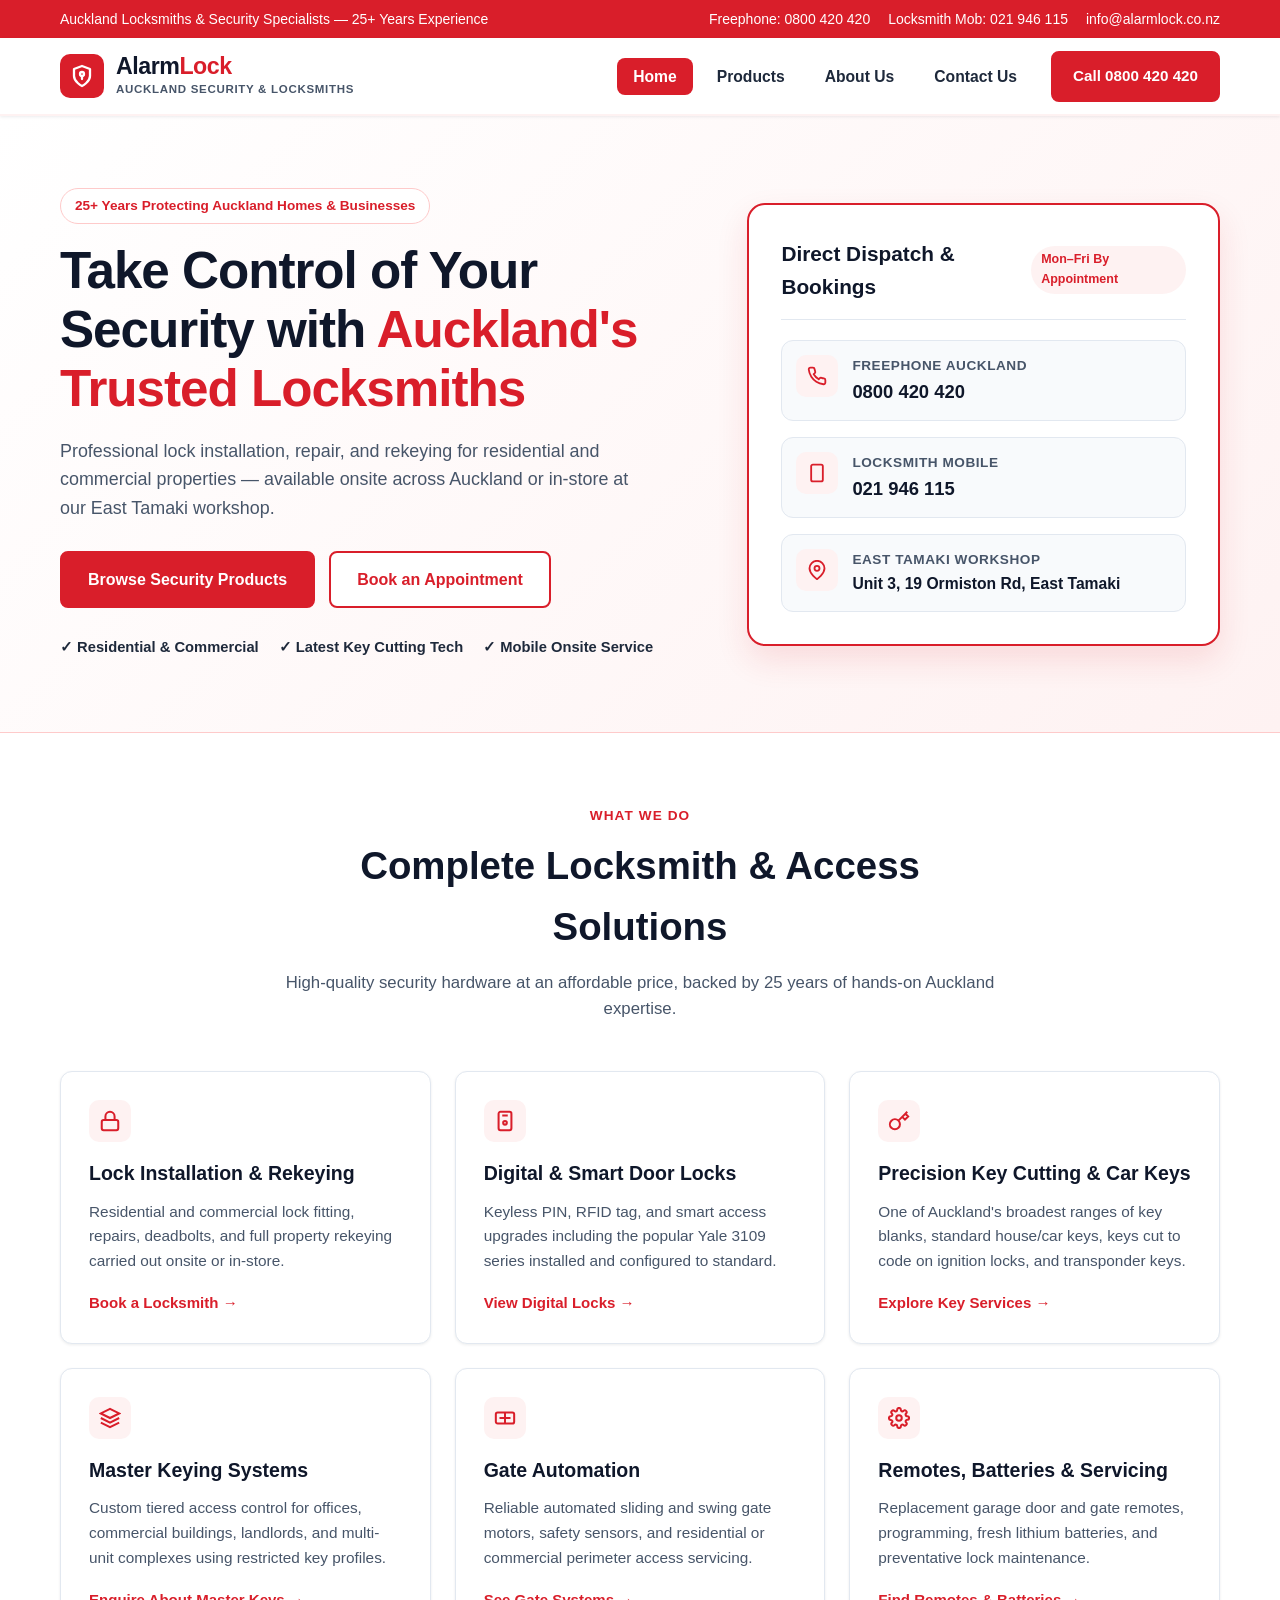
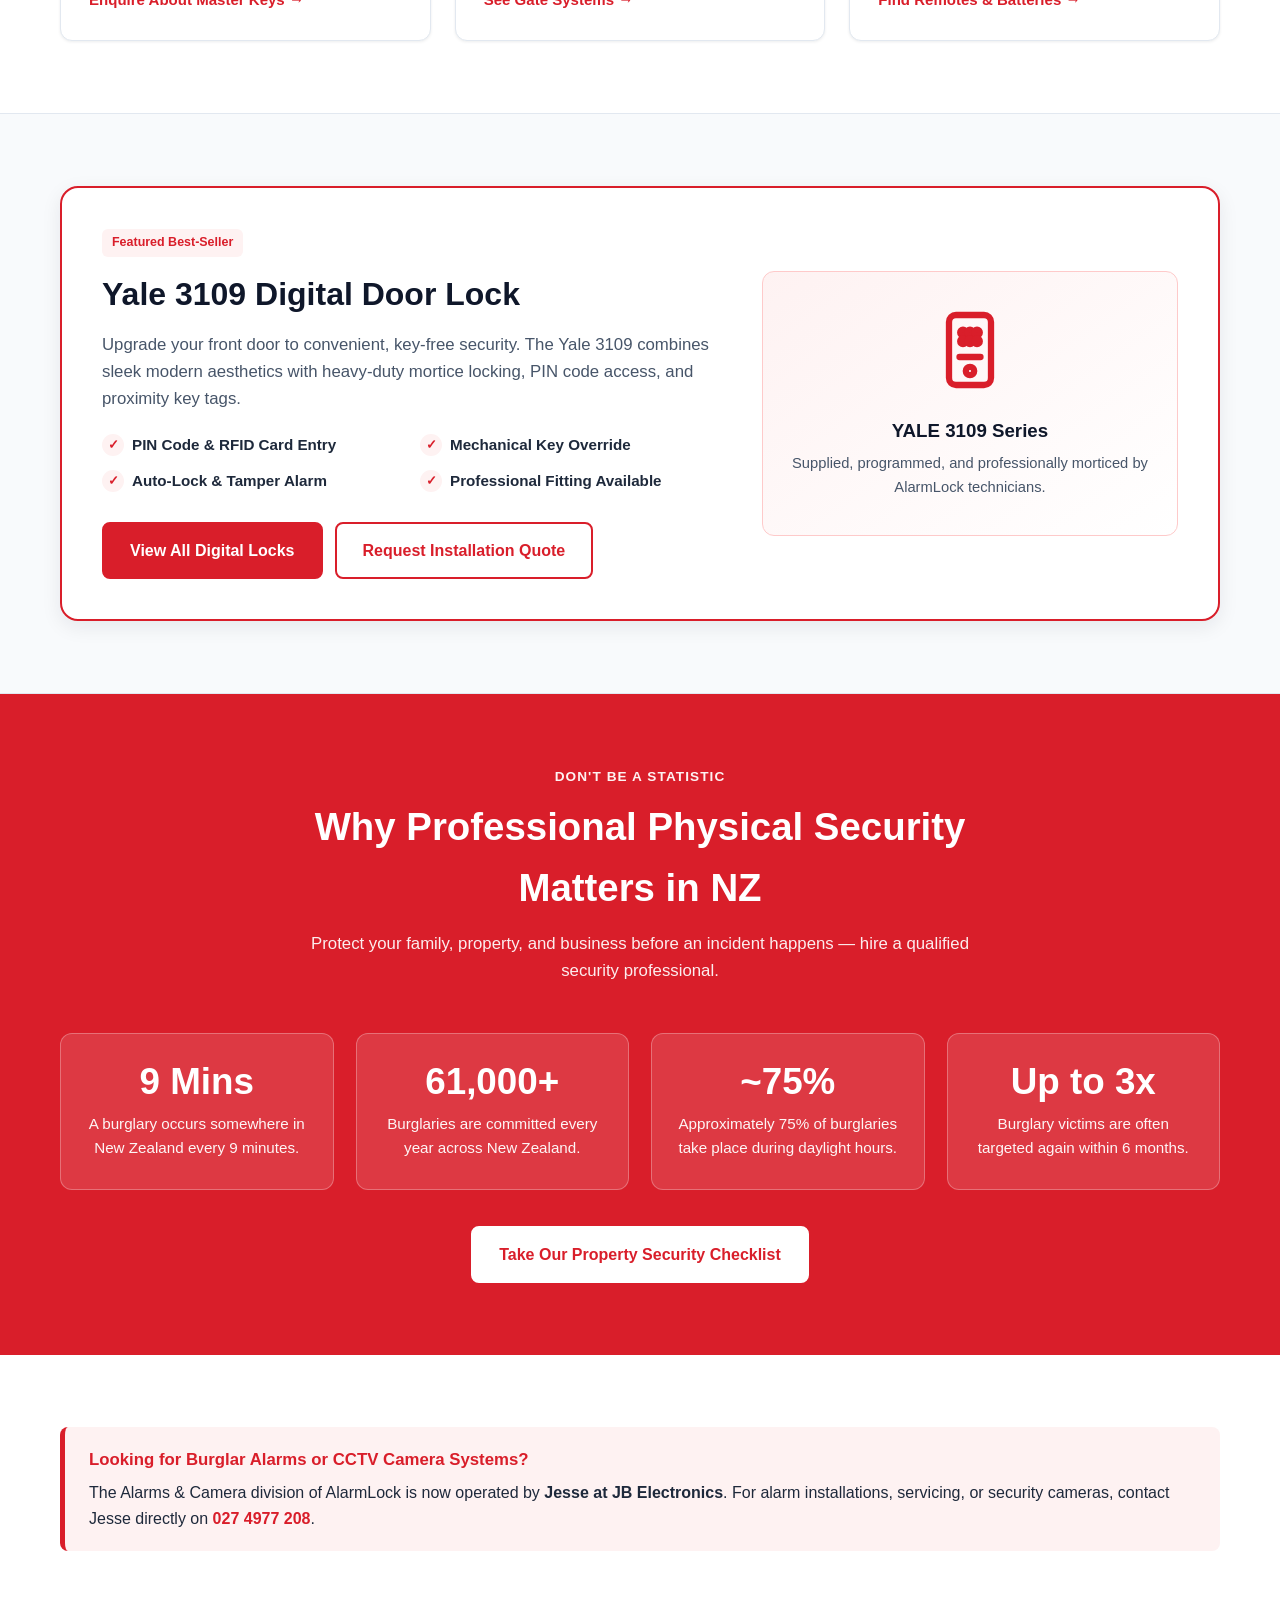
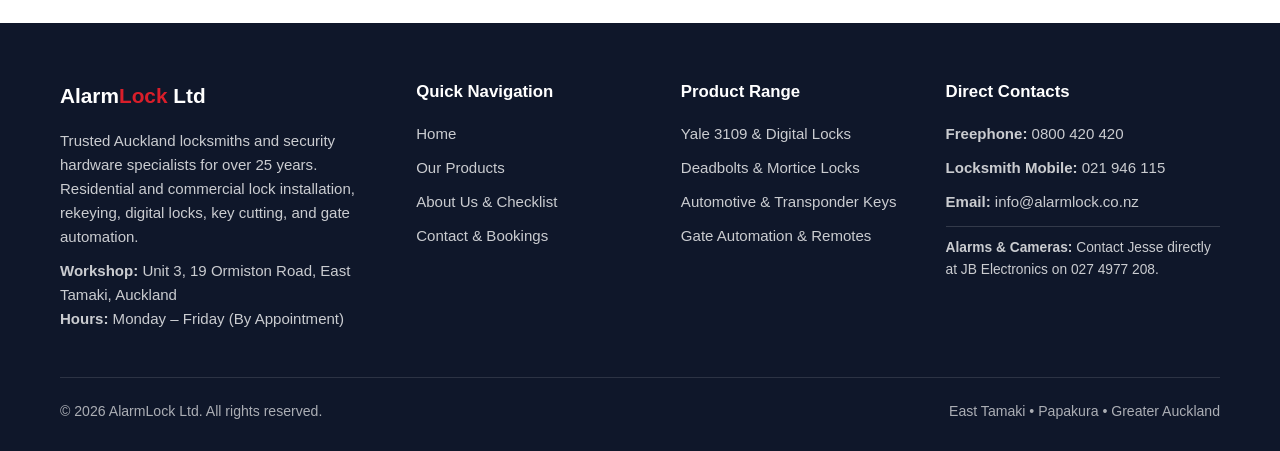
==== index.html @ 531db418 "Add files via upload" ====
<!DOCTYPE html>
<html lang="en-NZ">
<head>
  <meta charset="UTF-8" />
  <meta name="viewport" content="width=device-width, initial-scale=1.0" />
  <title>AlarmLock Auckland | Locksmiths, Digital Locks, Key Cutting &amp; Gate Automation</title>
  <meta name="description" content="Trusted Auckland locksmiths for 25+ years. Residential and commercial lock installation, rekeying, Yale digital locks, automotive transponder keys, and gate automation in East Tamaki & Papakura." />
  <link rel="stylesheet" href="style.css" />
</head>
<body>
  <!-- Top Utility Bar -->
  <div class="top-bar">
    <div class="container top-bar-inner">
      <span>Auckland Locksmiths &amp; Security Specialists — 25+ Years Experience</span>
      <div class="top-bar-links">
        <a href="tel:0800420420">Freephone: 0800 420 420</a>
        <a href="tel:021946115">Locksmith Mob: 021 946 115</a>
        <a href="mailto:info@alarmlock.co.nz">info@alarmlock.co.nz</a>
      </div>
    </div>
  </div>

  <!-- Main Sticky Navigation -->
  <header class="navbar">
    <div class="container nav-inner">
      <a href="index.html" class="brand" aria-label="AlarmLock Home">
        <div class="brand-icon">
          <svg width="24" height="24" viewBox="0 0 24 24" fill="none" stroke="currentColor" stroke-width="2.3" stroke-linecap="round" stroke-linejoin="round">
            <path d="M12 22s8-4 8-10V5l-8-3-8 3v7c0 6 8 10 8 10z"/>
            <circle cx="12" cy="10" r="2"/>
            <path d="M12 12v3"/>
          </svg>
        </div>
        <div class="brand-text">
          <span class="brand-name">Alarm<span>Lock</span></span>
          <span class="brand-tagline">Auckland Security &amp; Locksmiths</span>
        </div>
      </a>

      <button class="mobile-toggle" id="mobileToggle" aria-label="Toggle Menu" aria-expanded="false">
        <svg width="24" height="24" viewBox="0 0 24 24" fill="none" stroke="currentColor" stroke-width="2.2">
          <line x1="3" y1="6" x2="21" y2="6"></line>
          <line x1="3" y1="12" x2="21" y2="12"></line>
          <line x1="3" y1="18" x2="21" y2="18"></line>
        </svg>
      </button>

      <ul class="nav-menu" id="navMenu">
        <li><a href="index.html" class="nav-link active">Home</a></li>
        <li><a href="products.html" class="nav-link">Products</a></li>
        <li><a href="about.html" class="nav-link">About Us</a></li>
        <li><a href="contact.html" class="nav-link">Contact Us</a></li>
        <li><a href="tel:0800420420" class="nav-cta">Call 0800 420 420</a></li>
      </ul>
    </div>
  </header>

  <!-- Hero Section -->
  <section class="hero">
    <div class="container hero-grid">
      <div>
        <span class="badge">25+ Years Protecting Auckland Homes &amp; Businesses</span>
        <h1>Take Control of Your Security with <span>Auckland's Trusted Locksmiths</span></h1>
        <p>Professional lock installation, repair, and rekeying for residential and commercial properties — available onsite across Auckland or in-store at our East Tamaki workshop.</p>
        <div class="hero-actions">
          <a href="products.html" class="btn btn-primary">Browse Security Products</a>
          <a href="contact.html" class="btn btn-outline">Book an Appointment</a>
        </div>
        <div class="hero-trust">
          <span>&#10003; Residential &amp; Commercial</span>
          <span>&#10003; Latest Key Cutting Tech</span>
          <span>&#10003; Mobile Onsite Service</span>
        </div>
      </div>

      <div class="hero-card">
        <div class="hero-card-header">
          <h2>Direct Dispatch &amp; Bookings</h2>
          <span class="status-pill">Mon–Fri By Appointment</span>
        </div>
        <div class="contact-quick-list">
          <div class="contact-quick-item">
            <div class="icon-box">
              <svg width="20" height="20" viewBox="0 0 24 24" fill="none" stroke="currentColor" stroke-width="2.2"><path d="M22 16.92v3a2 2 0 0 1-2.18 2 19.79 19.79 0 0 1-8.63-3.07 19.5 19.5 0 0 1-6-6 19.79 19.79 0 0 1-3.07-8.67A2 2 0 0 1 4.11 2h3a2 2 0 0 1 2 1.72c.127.96.361 1.903.7 2.81a2 2 0 0 1-.45 2.11L8.09 9.91a16 16 0 0 0 6 6l1.27-1.27a2 2 0 0 1 2.11-.45c.907.339 1.85.573 2.81.7A2 2 0 0 1 22 16.92z"/></svg>
            </div>
            <div>
              <strong>Freephone Auckland</strong>
              <a href="tel:0800420420">0800 420 420</a>
            </div>
          </div>

          <div class="contact-quick-item">
            <div class="icon-box">
              <svg width="20" height="20" viewBox="0 0 24 24" fill="none" stroke="currentColor" stroke-width="2.2"><rect x="5" y="2" width="14" height="20" rx="2" ry="2"/><line x1="12" y1="18" x2="12.01" y2="18"/></svg>
            </div>
            <div>
              <strong>Locksmith Mobile</strong>
              <a href="tel:021946115">021 946 115</a>
            </div>
          </div>

          <div class="contact-quick-item">
            <div class="icon-box">
              <svg width="20" height="20" viewBox="0 0 24 24" fill="none" stroke="currentColor" stroke-width="2.2"><path d="M21 10c0 7-9 13-9 13s-9-6-9-13a9 9 0 0 1 18 0z"/><circle cx="12" cy="10" r="3"/></svg>
            </div>
            <div>
              <strong>East Tamaki Workshop</strong>
              <span style="font-size:0.98rem;">Unit 3, 19 Ormiston Rd, East Tamaki</span>
            </div>
          </div>
        </div>
      </div>
    </div>
  </section>

  <!-- Core Services Section -->
  <section class="section">
    <div class="container">
      <div class="section-header">
        <span class="eyebrow">What We Do</span>
        <h2>Complete Locksmith &amp; Access Solutions</h2>
        <p>High-quality security hardware at an affordable price, backed by 25 years of hands-on Auckland expertise.</p>
      </div>

      <div class="grid-3">
        <div class="card">
          <div class="icon-box">
            <svg width="22" height="22" viewBox="0 0 24 24" fill="none" stroke="currentColor" stroke-width="2.2"><rect x="3" y="11" width="18" height="11" rx="2" ry="2"/><path d="M7 11V7a5 5 0 0 1 10 0v4"/></svg>
          </div>
          <h3>Lock Installation &amp; Rekeying</h3>
          <p>Residential and commercial lock fitting, repairs, deadbolts, and full property rekeying carried out onsite or in-store.</p>
          <a href="contact.html?service=Locksmithing" class="card-link">Book a Locksmith &rarr;</a>
        </div>

        <div class="card">
          <div class="icon-box">
            <svg width="22" height="22" viewBox="0 0 24 24" fill="none" stroke="currentColor" stroke-width="2.2"><rect x="5" y="2" width="14" height="20" rx="2"/><circle cx="12" cy="14" r="2"/><path d="M9 6h6"/></svg>
          </div>
          <h3>Digital &amp; Smart Door Locks</h3>
          <p>Keyless PIN, RFID tag, and smart access upgrades including the popular Yale 3109 series installed and configured to standard.</p>
          <a href="products.html" class="card-link">View Digital Locks &rarr;</a>
        </div>

        <div class="card">
          <div class="icon-box">
            <svg width="22" height="22" viewBox="0 0 24 24" fill="none" stroke="currentColor" stroke-width="2.2"><path d="M21 2l-2 2m-7.61 7.61a5.5 5.5 0 1 1-7.778 7.778 5.5 5.5 0 0 1 7.777-7.777zm0 0L15.5 7.5m0 0l3 3L22 7l-3-3m-3.5 3.5L19 4"/></svg>
          </div>
          <h3>Precision Key Cutting &amp; Car Keys</h3>
          <p>One of Auckland's broadest ranges of key blanks, standard house/car keys, keys cut to code on ignition locks, and transponder keys.</p>
          <a href="products.html" class="card-link">Explore Key Services &rarr;</a>
        </div>

        <div class="card">
          <div class="icon-box">
            <svg width="22" height="22" viewBox="0 0 24 24" fill="none" stroke="currentColor" stroke-width="2.2"><path d="M12 2L2 7l10 5 10-5-10-5z"/><path d="M2 17l10 5 10-5"/><path d="M2 12l10 5 10-5"/></svg>
          </div>
          <h3>Master Keying Systems</h3>
          <p>Custom tiered access control for offices, commercial buildings, landlords, and multi-unit complexes using restricted key profiles.</p>
          <a href="contact.html?service=Master%20Keying" class="card-link">Enquire About Master Keys &rarr;</a>
        </div>

        <div class="card">
          <div class="icon-box">
            <svg width="22" height="22" viewBox="0 0 24 24" fill="none" stroke="currentColor" stroke-width="2.2"><rect x="2" y="6" width="20" height="12" rx="2"/><path d="M6 12h12"/><path d="M12 6v12"/></svg>
          </div>
          <h3>Gate Automation</h3>
          <p>Reliable automated sliding and swing gate motors, safety sensors, and residential or commercial perimeter access servicing.</p>
          <a href="products.html" class="card-link">See Gate Systems &rarr;</a>
        </div>

        <div class="card">
          <div class="icon-box">
            <svg width="22" height="22" viewBox="0 0 24 24" fill="none" stroke="currentColor" stroke-width="2.2"><circle cx="12" cy="12" r="3"/><path d="M19.4 15a1.65 1.65 0 0 0 .33 1.82l.06.06a2 2 0 0 1-2.83 2.83l-.06-.06a1.65 1.65 0 0 0-1.82-.33 1.65 1.65 0 0 0-1 1.51V21a2 2 0 0 1-4 0v-.09A1.65 1.65 0 0 0 9 19.4a1.65 1.65 0 0 0-1.82.33l-.06.06a2 2 0 0 1-2.83-2.83l.06-.06a1.65 1.65 0 0 0 .33-1.82 1.65 1.65 0 0 0-1.51-1H3a2 2 0 0 1 0-4h.09A1.65 1.65 0 0 0 4.6 9a1.65 1.65 0 0 0-.33-1.82l-.06-.06a2 2 0 0 1 2.83-2.83l.06.06a1.65 1.65 0 0 0 1.82.33H9a1.65 1.65 0 0 0 1-1.51V3a2 2 0 0 1 4 0v.09a1.65 1.65 0 0 0 1 1.51 1.65 1.65 0 0 0 1.82-.33l.06-.06a2 2 0 0 1 2.83 2.83l-.06.06a1.65 1.65 0 0 0-.33 1.82V9a1.65 1.65 0 0 0 1.51 1H21a2 2 0 0 1 0 4h-.09a1.65 1.65 0 0 0-1.51 1z"/></svg>
          </div>
          <h3>Remotes, Batteries &amp; Servicing</h3>
          <p>Replacement garage door and gate remotes, programming, fresh lithium batteries, and preventative lock maintenance.</p>
          <a href="products.html" class="card-link">Find Remotes &amp; Batteries &rarr;</a>
        </div>
      </div>
    </div>
  </section>

  <!-- Featured Product Spotlight -->
  <section class="section section-alt">
    <div class="container">
      <div class="spotlight">
        <div>
          <span class="product-tag">Featured Best-Seller</span>
          <h2 style="font-size:2rem; color:var(--gray-900); margin:12px 0;">Yale 3109 Digital Door Lock</h2>
          <p style="color:var(--gray-600); font-size:1.05rem;">Upgrade your front door to convenient, key-free security. The Yale 3109 combines sleek modern aesthetics with heavy-duty mortice locking, PIN code access, and proximity key tags.</p>
          <ul class="feature-list">
            <li>PIN Code &amp; RFID Card Entry</li>
            <li>Mechanical Key Override</li>
            <li>Auto-Lock &amp; Tamper Alarm</li>
            <li>Professional Fitting Available</li>
          </ul>
          <div style="display:flex; flex-wrap:wrap; gap:12px;">
            <a href="products.html" class="btn btn-primary">View All Digital Locks</a>
            <a href="contact.html?service=Yale%203109%20Digital%20Lock" class="btn btn-outline">Request Installation Quote</a>
          </div>
        </div>
        <div class="product-visual-box">
          <svg width="84" height="84" viewBox="0 0 24 24" fill="none" stroke="#D91E2A" stroke-width="1.8" stroke-linecap="round" stroke-linejoin="round" style="margin-bottom:16px;">
            <rect x="6" y="2" width="12" height="20" rx="2"/>
            <circle cx="10" cy="7" r="0.8" fill="#D91E2A"/><circle cx="12" cy="7" r="0.8" fill="#D91E2A"/><circle cx="14" cy="7" r="0.8" fill="#D91E2A"/>
            <circle cx="10" cy="9.5" r="0.8" fill="#D91E2A"/><circle cx="12" cy="9.5" r="0.8" fill="#D91E2A"/><circle cx="14" cy="9.5" r="0.8" fill="#D91E2A"/>
            <path d="M9 14h6"/>
            <circle cx="12" cy="18" r="1.2"/>
          </svg>
          <h3 style="color:var(--gray-900); margin-bottom:6px;">YALE 3109 Series</h3>
          <p style="color:var(--gray-600); font-size:0.92rem;">Supplied, programmed, and professionally morticed by AlarmLock technicians.</p>
        </div>
      </div>
    </div>
  </section>

  <!-- NZ Burglary Reality Stats -->
  <section class="section section-red">
    <div class="container">
      <div class="section-header">
        <span class="eyebrow">Don't Be a Statistic</span>
        <h2>Why Professional Physical Security Matters in NZ</h2>
        <p>Protect your family, property, and business before an incident happens — hire a qualified security professional.</p>
      </div>

      <div class="grid-4">
        <div class="stat-card">
          <div class="stat-number">9 Mins</div>
          <div class="stat-label">A burglary occurs somewhere in New Zealand every 9 minutes.</div>
        </div>
        <div class="stat-card">
          <div class="stat-number">61,000+</div>
          <div class="stat-label">Burglaries are committed every year across New Zealand.</div>
        </div>
        <div class="stat-card">
          <div class="stat-number">~75%</div>
          <div class="stat-label">Approximately 75% of burglaries take place during daylight hours.</div>
        </div>
        <div class="stat-card">
          <div class="stat-number">Up to 3x</div>
          <div class="stat-label">Burglary victims are often targeted again within 6 months.</div>
        </div>
      </div>

      <div style="text-align:center; margin-top:36px;">
        <a href="about.html#checklist" class="btn btn-white">Take Our Property Security Checklist</a>
      </div>
    </div>
  </section>

  <!-- Alarms & Camera Division Notice -->
  <section class="section">
    <div class="container">
      <div class="notice-banner" style="margin:0;">
        <h4>Looking for Burglar Alarms or CCTV Camera Systems?</h4>
        <p style="color:var(--gray-800);">The Alarms &amp; Camera division of AlarmLock is now operated by <strong>Jesse at JB Electronics</strong>. For alarm installations, servicing, or security cameras, contact Jesse directly on <a href="tel:0274977208" style="color:var(--red-primary); font-weight:800;">027 4977 208</a>.</p>
      </div>
    </div>
  </section>

  <!-- Footer -->
  <footer class="footer">
    <div class="container">
      <div class="footer-grid">
        <div>
          <h4 style="font-size:1.3rem;">Alarm<span style="color:#D91E2A;">Lock</span> Ltd</h4>
          <p>Trusted Auckland locksmiths and security hardware specialists for over 25 years. Residential and commercial lock installation, rekeying, digital locks, key cutting, and gate automation.</p>
          <p><strong>Workshop:</strong> Unit 3, 19 Ormiston Road, East Tamaki, Auckland<br>
          <strong>Hours:</strong> Monday – Friday (By Appointment)</p>
        </div>

        <div>
          <h4>Quick Navigation</h4>
          <ul>
            <li><a href="index.html">Home</a></li>
            <li><a href="products.html">Our Products</a></li>
            <li><a href="about.html">About Us &amp; Checklist</a></li>
            <li><a href="contact.html">Contact &amp; Bookings</a></li>
          </ul>
        </div>

        <div>
          <h4>Product Range</h4>
          <ul>
            <li><a href="products.html">Yale 3109 &amp; Digital Locks</a></li>
            <li><a href="products.html">Deadbolts &amp; Mortice Locks</a></li>
            <li><a href="products.html">Automotive &amp; Transponder Keys</a></li>
            <li><a href="products.html">Gate Automation &amp; Remotes</a></li>
          </ul>
        </div>

        <div>
          <h4>Direct Contacts</h4>
          <p><strong>Freephone:</strong> <a href="tel:0800420420">0800 420 420</a></p>
          <p><strong>Locksmith Mobile:</strong> <a href="tel:021946115">021 946 115</a></p>
          <p><strong>Email:</strong> <a href="mailto:info@alarmlock.co.nz">info@alarmlock.co.nz</a></p>
          <p style="margin-top:12px; font-size:0.86rem; border-top:1px solid rgba(255,255,255,0.15); padding-top:10px;">
            <strong>Alarms &amp; Cameras:</strong> Contact Jesse directly at JB Electronics on <a href="tel:0274977208">027 4977 208</a>.
          </p>
        </div>
      </div>

      <div class="footer-bottom">
        <span>&copy; 2026 AlarmLock Ltd. All rights reserved.</span>
        <span>East Tamaki &bull; Papakura &bull; Greater Auckland</span>
      </div>
    </div>
  </footer>
  <script src="script.js"></script>
</body>
</html>
---- style.css ----
/* ==========================================================================
   AlarmLock New Zealand — Red & White Theme Stylesheet
   ========================================================================== */

:root {
  --red-primary: #D91E2A;
  --red-dark: #A6141E;
  --red-light: #FEF2F2;
  --red-border: #FECACA;
  --white: #FFFFFF;
  --off-white: #F8FAFC;
  --gray-100: #F1F5F9;
  --gray-200: #E2E8F0;
  --gray-600: #475569;
  --gray-800: #1E293B;
  --gray-900: #0F172A;
  --shadow-sm: 0 1px 3px rgba(15, 23, 42, 0.08);
  --shadow-md: 0 6px 20px rgba(15, 23, 42, 0.08);
  --shadow-lg: 0 14px 32px rgba(217, 30, 42, 0.12);
  --radius-sm: 8px;
  --radius-md: 12px;
  --radius-lg: 18px;
  --transition: all 0.22s ease;
}

* {
  box-sizing: border-box;
  margin: 0;
  padding: 0;
}

html {
  scroll-behavior: smooth;
}

body {
  font-family: -apple-system, BlinkMacSystemFont, "Segoe UI", Roboto, Oxygen, Ubuntu, Cantarell, sans-serif;
  background-color: var(--white);
  color: var(--gray-800);
  line-height: 1.6;
  -webkit-font-smoothing: antialiased;
}

a {
  text-decoration: none;
  color: inherit;
}

ul {
  list-style: none;
}

.container {
  width: 100%;
  max-width: 1200px;
  margin: 0 auto;
  padding: 0 20px;
}

/* Top Utility Bar */
.top-bar {
  background-color: var(--red-primary);
  color: var(--white);
  font-size: 0.875rem;
  padding: 8px 0;
}

.top-bar-inner {
  display: flex;
  flex-wrap: wrap;
  justify-content: space-between;
  align-items: center;
  gap: 8px;
}

.top-bar-links {
  display: flex;
  flex-wrap: wrap;
  align-items: center;
  gap: 18px;
}

.top-bar a {
  color: var(--white);
  font-weight: 500;
  display: inline-flex;
  align-items: center;
  gap: 6px;
}

.top-bar a:hover {
  text-decoration: underline;
}

/* Sticky Navbar */
.navbar {
  position: sticky;
  top: 0;
  z-index: 1000;
  background-color: var(--white);
  border-bottom: 2px solid var(--red-light);
  box-shadow: var(--shadow-sm);
}

.nav-inner {
  display: flex;
  justify-content: space-between;
  align-items: center;
  height: 76px;
}

.brand {
  display: flex;
  align-items: center;
  gap: 12px;
}

.brand-icon {
  width: 44px;
  height: 44px;
  background: var(--red-primary);
  color: var(--white);
  border-radius: 10px;
  display: flex;
  align-items: center;
  justify-content: center;
  flex-shrink: 0;
}

.brand-text {
  display: flex;
  flex-direction: column;
}

.brand-name {
  font-size: 1.45rem;
  font-weight: 800;
  letter-spacing: -0.02em;
  color: var(--gray-900);
  line-height: 1.1;
}

.brand-name span {
  color: var(--red-primary);
}

.brand-tagline {
  font-size: 0.72rem;
  font-weight: 600;
  text-transform: uppercase;
  letter-spacing: 0.06em;
  color: var(--gray-600);
}

.nav-menu {
  display: flex;
  align-items: center;
  gap: 8px;
}

.nav-link {
  padding: 10px 16px;
  border-radius: var(--radius-sm);
  font-weight: 600;
  font-size: 0.98rem;
  color: var(--gray-800);
  transition: var(--transition);
}

.nav-link:hover {
  background-color: var(--red-light);
  color: var(--red-primary);
}

.nav-link.active {
  background-color: var(--red-primary);
  color: var(--white);
}

.nav-cta {
  margin-left: 10px;
  background-color: var(--red-primary);
  color: var(--white);
  padding: 11px 20px;
  border-radius: var(--radius-sm);
  font-weight: 700;
  font-size: 0.95rem;
  display: inline-flex;
  align-items: center;
  gap: 8px;
  transition: var(--transition);
  border: 2px solid var(--red-primary);
}

.nav-cta:hover {
  background-color: var(--red-dark);
  border-color: var(--red-dark);
  transform: translateY(-1px);
}

.mobile-toggle {
  display: none;
  background: none;
  border: 2px solid var(--gray-200);
  border-radius: var(--radius-sm);
  padding: 8px 10px;
  cursor: pointer;
  color: var(--gray-900);
}

/* Buttons */
.btn {
  display: inline-flex;
  align-items: center;
  justify-content: center;
  gap: 8px;
  padding: 14px 26px;
  border-radius: var(--radius-sm);
  font-weight: 700;
  font-size: 1rem;
  cursor: pointer;
  transition: var(--transition);
  border: 2px solid transparent;
}

.btn-primary {
  background-color: var(--red-primary);
  color: var(--white);
  border-color: var(--red-primary);
}

.btn-primary:hover {
  background-color: var(--red-dark);
  border-color: var(--red-dark);
  transform: translateY(-2px);
  box-shadow: var(--shadow-lg);
}

.btn-outline {
  background-color: var(--white);
  color: var(--red-primary);
  border-color: var(--red-primary);
}

.btn-outline:hover {
  background-color: var(--red-light);
  transform: translateY(-2px);
}

.btn-white {
  background-color: var(--white);
  color: var(--red-primary);
  border-color: var(--white);
}

.btn-white:hover {
  background-color: var(--red-light);
}

.btn-sm {
  padding: 10px 18px;
  font-size: 0.9rem;
}

/* Hero Section */
.hero {
  background: linear-gradient(135deg, var(--white) 0%, var(--red-light) 100%);
  border-bottom: 1px solid var(--red-border);
  padding: 72px 0;
}

.hero-grid {
  display: grid;
  grid-template-columns: 1.15fr 0.85fr;
  gap: 48px;
  align-items: center;
}

.badge {
  display: inline-flex;
  align-items: center;
  gap: 8px;
  background-color: var(--white);
  color: var(--red-primary);
  border: 1px solid var(--red-border);
  padding: 6px 14px;
  border-radius: 999px;
  font-size: 0.85rem;
  font-weight: 700;
  margin-bottom: 18px;
}

.hero h1 {
  font-size: clamp(2.1rem, 4vw, 3.2rem);
  font-weight: 800;
  line-height: 1.15;
  color: var(--gray-900);
  margin-bottom: 18px;
  letter-spacing: -0.02em;
}

.hero h1 span {
  color: var(--red-primary);
}

.hero p {
  font-size: 1.12rem;
  color: var(--gray-600);
  margin-bottom: 28px;
  max-width: 580px;
}

.hero-actions {
  display: flex;
  flex-wrap: wrap;
  gap: 14px;
  margin-bottom: 28px;
}

.hero-trust {
  display: flex;
  flex-wrap: wrap;
  gap: 20px;
  font-size: 0.92rem;
  font-weight: 600;
  color: var(--gray-800);
}

.hero-trust span {
  display: inline-flex;
  align-items: center;
  gap: 6px;
}

.hero-card {
  background-color: var(--white);
  border: 2px solid var(--red-primary);
  border-radius: var(--radius-lg);
  padding: 32px;
  box-shadow: var(--shadow-lg);
}

.hero-card-header {
  display: flex;
  align-items: center;
  justify-content: space-between;
  border-bottom: 1px solid var(--gray-200);
  padding-bottom: 16px;
  margin-bottom: 20px;
}

.hero-card-header h2 {
  font-size: 1.3rem;
  color: var(--gray-900);
}

.status-pill {
  background-color: var(--red-light);
  color: var(--red-primary);
  font-size: 0.78rem;
  font-weight: 700;
  padding: 4px 10px;
  border-radius: 999px;
}

.contact-quick-list {
  display: flex;
  flex-direction: column;
  gap: 16px;
}

.contact-quick-item {
  display: flex;
  align-items: flex-start;
  gap: 14px;
  padding: 14px;
  background-color: var(--off-white);
  border-radius: var(--radius-md);
  border: 1px solid var(--gray-200);
}

.icon-box {
  width: 42px;
  height: 42px;
  border-radius: 10px;
  background-color: var(--red-light);
  color: var(--red-primary);
  display: flex;
  align-items: center;
  justify-content: center;
  flex-shrink: 0;
}

.contact-quick-item strong {
  display: block;
  font-size: 0.85rem;
  color: var(--gray-600);
  text-transform: uppercase;
  letter-spacing: 0.04em;
}

.contact-quick-item a,
.contact-quick-item span {
  font-size: 1.15rem;
  font-weight: 800;
  color: var(--gray-900);
}

.contact-quick-item a:hover {
  color: var(--red-primary);
}

/* Section Helpers */
.section {
  padding: 72px 0;
}

.section-alt {
  background-color: var(--off-white);
  border-top: 1px solid var(--gray-200);
  border-bottom: 1px solid var(--gray-200);
}

.section-red {
  background-color: var(--red-primary);
  color: var(--white);
}

.section-header {
  text-align: center;
  max-width: 720px;
  margin: 0 auto 48px;
}

.section-header .eyebrow {
  color: var(--red-primary);
  font-weight: 800;
  font-size: 0.85rem;
  text-transform: uppercase;
  letter-spacing: 0.08em;
  display: block;
  margin-bottom: 8px;
}

.section-red .section-header .eyebrow {
  color: var(--red-light);
}

.section-header h2 {
  font-size: clamp(1.75rem, 3vw, 2.4rem);
  font-weight: 800;
  color: var(--gray-900);
  margin-bottom: 12px;
}

.section-red .section-header h2 {
  color: var(--white);
}

.section-header p {
  color: var(--gray-600);
  font-size: 1.05rem;
}

.section-red .section-header p {
  color: rgba(255, 255, 255, 0.92);
}

/* Grid Layouts */
.grid-3 {
  display: grid;
  grid-template-columns: repeat(3, 1fr);
  gap: 24px;
}

.grid-4 {
  display: grid;
  grid-template-columns: repeat(4, 1fr);
  gap: 22px;
}

.grid-2 {
  display: grid;
  grid-template-columns: repeat(2, 1fr);
  gap: 32px;
}

/* Cards */
.card {
  background-color: var(--white);
  border: 1px solid var(--gray-200);
  border-radius: var(--radius-md);
  padding: 28px;
  box-shadow: var(--shadow-sm);
  transition: var(--transition);
  display: flex;
  flex-direction: column;
}

.card:hover {
  border-color: var(--red-primary);
  box-shadow: var(--shadow-md);
  transform: translateY(-3px);
}

.card h3 {
  font-size: 1.22rem;
  font-weight: 700;
  color: var(--gray-900);
  margin: 16px 0 10px;
}

.card p {
  color: var(--gray-600);
  font-size: 0.96rem;
  margin-bottom: 18px;
  flex-grow: 1;
}

.card-link {
  color: var(--red-primary);
  font-weight: 700;
  font-size: 0.94rem;
  display: inline-flex;
  align-items: center;
  gap: 6px;
}

.card-link:hover {
  text-decoration: underline;
}

/* Stats Cards on Red Section */
.stat-card {
  background-color: rgba(255, 255, 255, 0.12);
  border: 1px solid rgba(255, 255, 255, 0.28);
  border-radius: var(--radius-md);
  padding: 28px 22px;
  text-align: center;
}

.stat-number {
  font-size: 2.3rem;
  font-weight: 800;
  line-height: 1.1;
  margin-bottom: 10px;
  color: var(--white);
}

.stat-label {
  font-size: 0.95rem;
  color: rgba(255, 255, 255, 0.95);
}

/* Spotlight Box */
.spotlight {
  background-color: var(--white);
  border: 2px solid var(--red-primary);
  border-radius: var(--radius-lg);
  padding: 40px;
  display: grid;
  grid-template-columns: 1.2fr 0.8fr;
  gap: 36px;
  align-items: center;
  box-shadow: var(--shadow-md);
}

.feature-list {
  display: grid;
  grid-template-columns: 1fr 1fr;
  gap: 12px;
  margin: 20px 0 28px;
}

.feature-list li {
  display: flex;
  align-items: center;
  gap: 8px;
  font-weight: 600;
  font-size: 0.95rem;
  color: var(--gray-800);
}

.feature-list li::before {
  content: "✓";
  display: inline-flex;
  align-items: center;
  justify-content: center;
  width: 22px;
  height: 22px;
  border-radius: 50%;
  background-color: var(--red-light);
  color: var(--red-primary);
  font-weight: 800;
  font-size: 0.8rem;
  flex-shrink: 0;
}

.product-visual-box {
  background: linear-gradient(145deg, var(--red-light), var(--white));
  border: 1px solid var(--red-border);
  border-radius: var(--radius-md);
  padding: 36px 24px;
  text-align: center;
}

/* Page Header (Subpages) */
.page-header {
  background: linear-gradient(135deg, var(--red-primary) 0%, var(--red-dark) 100%);
  color: var(--white);
  padding: 54px 0;
}

.page-header h1 {
  font-size: clamp(2rem, 3.5vw, 2.75rem);
  font-weight: 800;
  margin-bottom: 10px;
}

.page-header p {
  font-size: 1.1rem;
  color: rgba(255, 255, 255, 0.92);
  max-width: 680px;
}

.breadcrumb {
  display: flex;
  align-items: center;
  gap: 8px;
  font-size: 0.88rem;
  margin-bottom: 14px;
  color: rgba(255, 255, 255, 0.85);
}

.breadcrumb a:hover {
  text-decoration: underline;
}

/* Products Filter Bar */
.filter-bar {
  display: flex;
  flex-wrap: wrap;
  justify-content: space-between;
  align-items: center;
  gap: 16px;
  margin-bottom: 32px;
  background-color: var(--off-white);
  padding: 18px;
  border-radius: var(--radius-md);
  border: 1px solid var(--gray-200);
}

.filter-tabs {
  display: flex;
  flex-wrap: wrap;
  gap: 8px;
}

.filter-btn {
  padding: 9px 16px;
  border-radius: 999px;
  border: 1px solid var(--gray-200);
  background-color: var(--white);
  color: var(--gray-800);
  font-weight: 600;
  font-size: 0.9rem;
  cursor: pointer;
  transition: var(--transition);
}

.filter-btn:hover {
  border-color: var(--red-primary);
  color: var(--red-primary);
}

.filter-btn.active {
  background-color: var(--red-primary);
  border-color: var(--red-primary);
  color: var(--white);
}

.search-input {
  padding: 10px 16px;
  border: 1px solid var(--gray-200);
  border-radius: var(--radius-sm);
  font-size: 0.95rem;
  min-width: 250px;
  outline: none;
}

.search-input:focus {
  border-color: var(--red-primary);
}

.product-tag {
  display: inline-block;
  background-color: var(--red-light);
  color: var(--red-primary);
  font-size: 0.78rem;
  font-weight: 700;
  padding: 4px 10px;
  border-radius: 6px;
  width: fit-content;
}

/* Checklist on About Page */
.checklist-box {
  background-color: var(--white);
  border: 2px solid var(--red-primary);
  border-radius: var(--radius-md);
  padding: 32px;
}

.checklist-item {
  display: flex;
  align-items: flex-start;
  gap: 12px;
  padding: 12px 0;
  border-bottom: 1px solid var(--gray-200);
  cursor: pointer;
}

.checklist-item:last-child {
  border-bottom: none;
}

.checklist-item input[type="checkbox"] {
  width: 20px;
  height: 20px;
  accent-color: var(--red-primary);
  margin-top: 3px;
  cursor: pointer;
}

/* Contact Form */
.form-card {
  background-color: var(--white);
  border: 1px solid var(--gray-200);
  border-radius: var(--radius-md);
  padding: 32px;
  box-shadow: var(--shadow-md);
}

.form-group {
  margin-bottom: 18px;
}

.form-group label {
  display: block;
  font-weight: 700;
  font-size: 0.92rem;
  margin-bottom: 6px;
  color: var(--gray-900);
}

.form-control {
  width: 100%;
  padding: 12px 14px;
  border: 1px solid var(--gray-200);
  border-radius: var(--radius-sm);
  font-size: 1rem;
  font-family: inherit;
  transition: var(--transition);
}

.form-control:focus {
  outline: none;
  border-color: var(--red-primary);
  box-shadow: 0 0 0 3px rgba(217, 30, 42, 0.12);
}

.alert-success {
  display: none;
  background-color: #ECFDF5;
  border: 1px solid #10B981;
  color: #065F46;
  padding: 16px;
  border-radius: var(--radius-sm);
  margin-top: 16px;
  font-weight: 600;
}

.notice-banner {
  background-color: var(--red-light);
  border-left: 5px solid var(--red-primary);
  padding: 20px 24px;
  border-radius: var(--radius-sm);
  margin: 24px 0;
}

.notice-banner h4 {
  color: var(--red-primary);
  margin-bottom: 6px;
  font-size: 1.05rem;
}

/* Map Frame */
.map-wrapper {
  border-radius: var(--radius-md);
  overflow: hidden;
  border: 2px solid var(--gray-200);
  margin-top: 24px;
}

/* Footer */
.footer {
  background-color: var(--gray-900);
  color: var(--white);
  padding: 56px 0 28px;
}

.footer-grid {
  display: grid;
  grid-template-columns: 1.4fr 1fr 1fr 1.2fr;
  gap: 36px;
  padding-bottom: 36px;
  border-bottom: 1px solid rgba(255, 255, 255, 0.12);
}

.footer h4 {
  color: var(--white);
  font-size: 1.05rem;
  margin-bottom: 16px;
  position: relative;
}

.footer p,
.footer li {
  color: rgba(255, 255, 255, 0.78);
  font-size: 0.94rem;
  margin-bottom: 10px;
}

.footer a:hover {
  color: var(--red-primary);
}

.footer-bottom {
  padding-top: 22px;
  display: flex;
  flex-wrap: wrap;
  justify-content: space-between;
  align-items: center;
  gap: 12px;
  font-size: 0.88rem;
  color: rgba(255, 255, 255, 0.65);
}

/* Responsive Breakpoints */
@media (max-width: 960px) {
  .hero-grid,
  .spotlight,
  .grid-2 {
    grid-template-columns: 1fr;
  }

  .grid-3 {
    grid-template-columns: repeat(2, 1fr);
  }

  .grid-4 {
    grid-template-columns: repeat(2, 1fr);
  }

  .footer-grid {
    grid-template-columns: 1fr 1fr;
  }
}

@media (max-width: 768px) {
  .mobile-toggle {
    display: inline-flex;
    align-items: center;
    justify-content: center;
  }

  .nav-menu {
    display: none;
    position: absolute;
    top: 76px;
    left: 0;
    right: 0;
    background-color: var(--white);
    flex-direction: column;
    align-items: stretch;
    padding: 16px 20px 24px;
    border-bottom: 2px solid var(--red-primary);
    box-shadow: var(--shadow-md);
  }

  .nav-menu.open {
    display: flex;
  }

  .nav-cta {
    margin-left: 0;
    margin-top: 8px;
    justify-content: center;
  }

  .grid-3,
  .grid-4,
  .feature-list,
  .footer-grid {
    grid-template-columns: 1fr;
  }
}
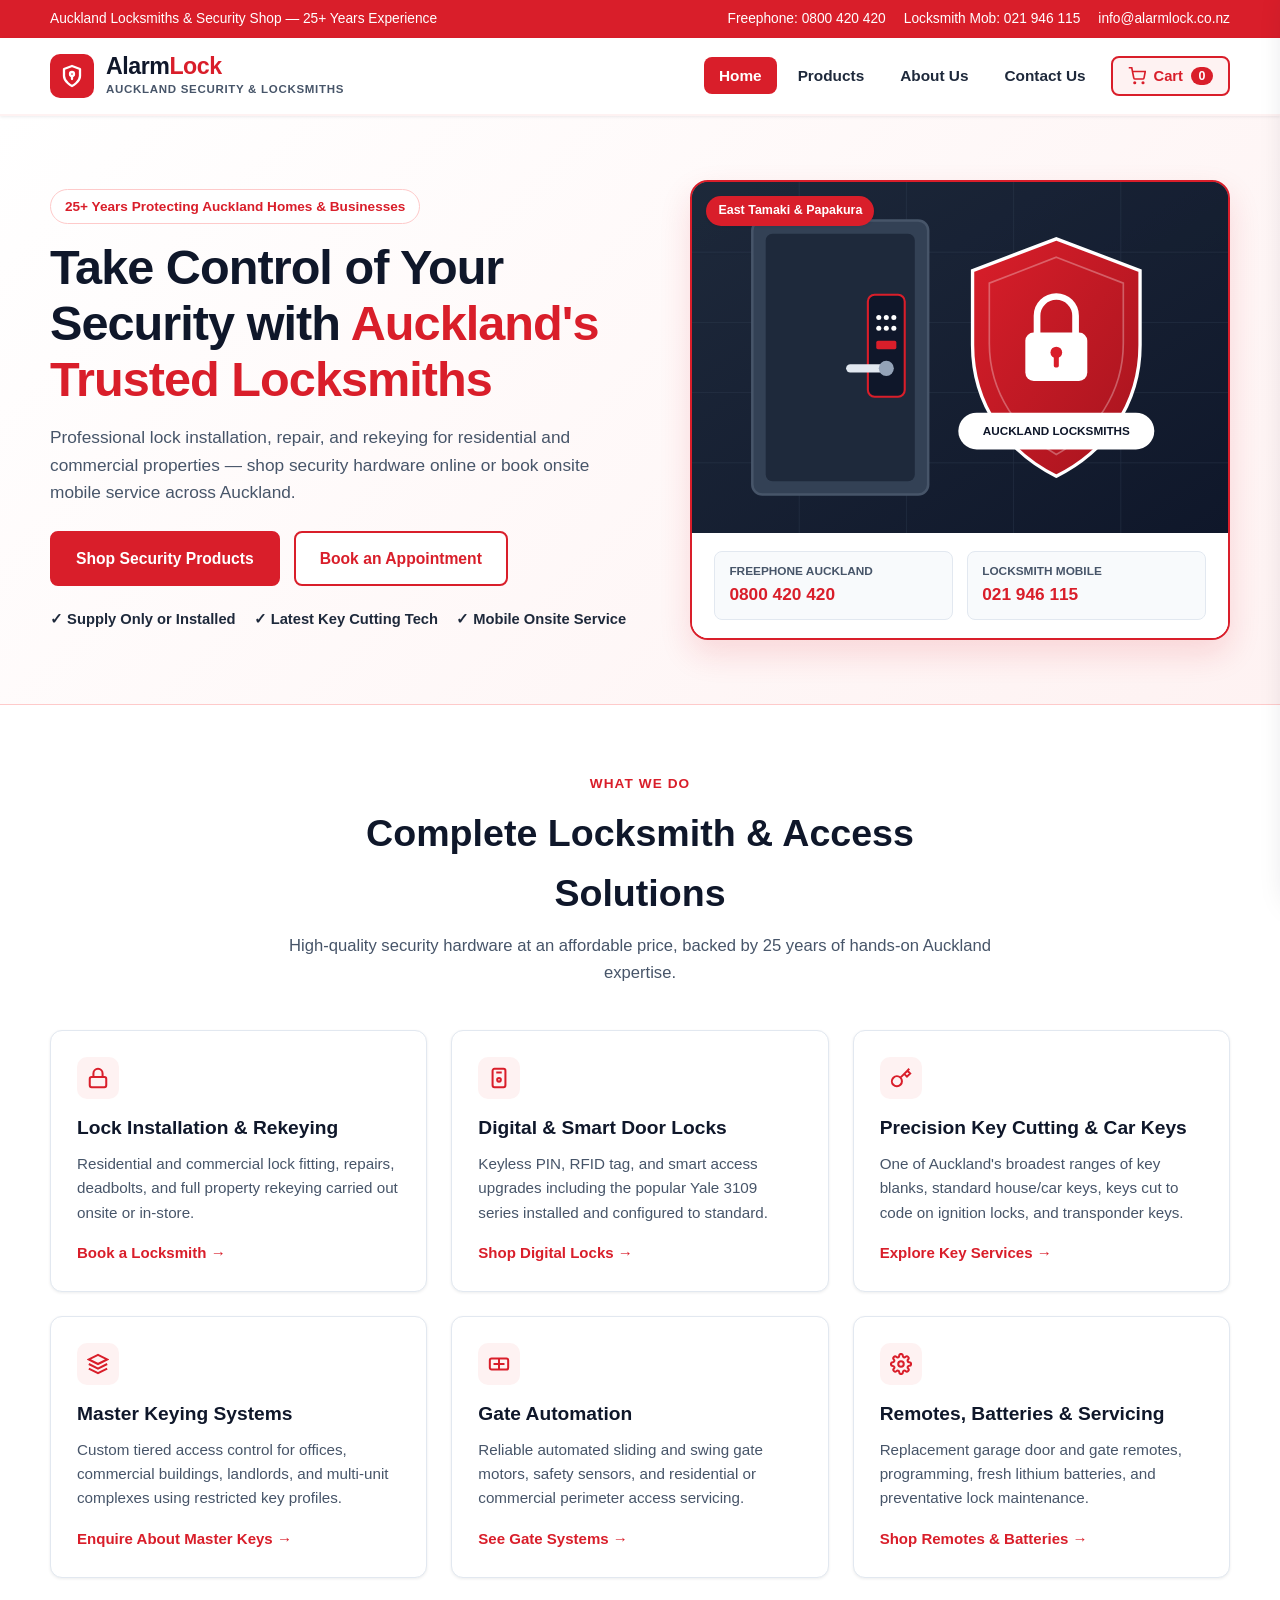
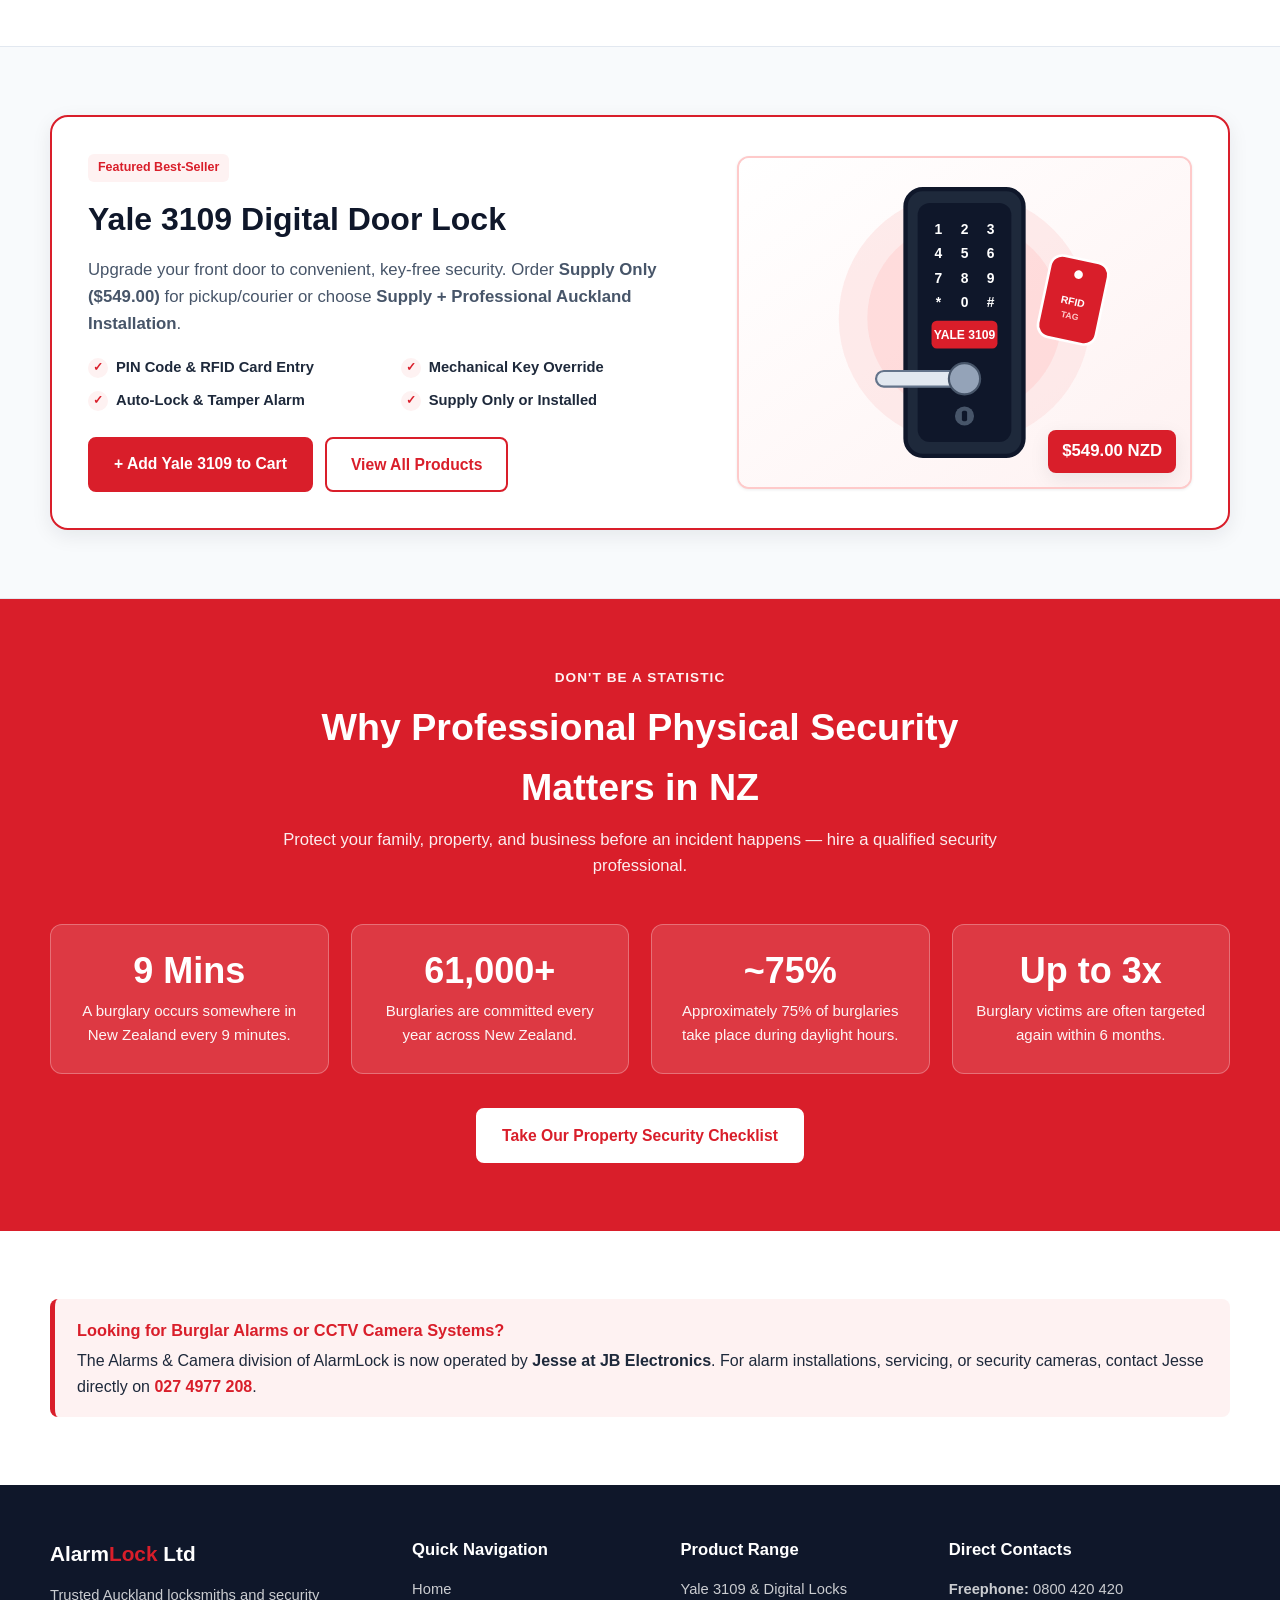
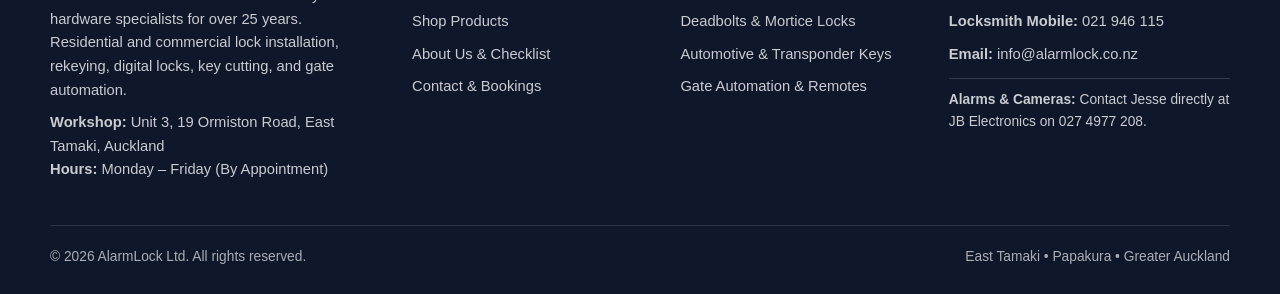
==== commit 7511f739: "Add files via upload" ====
--- a/index.html
+++ b/index.html
@@ -4,14 +4,13 @@
   <meta charset="UTF-8" />
   <meta name="viewport" content="width=device-width, initial-scale=1.0" />
   <title>AlarmLock Auckland | Locksmiths, Digital Locks, Key Cutting &amp; Gate Automation</title>
-  <meta name="description" content="Trusted Auckland locksmiths for 25+ years. Residential and commercial lock installation, rekeying, Yale digital locks, automotive transponder keys, and gate automation in East Tamaki & Papakura." />
+  <meta name="description" content="Trusted Auckland locksmiths for 25+ years. Shop Yale digital locks, deadbolts, automotive transponder keys, and gate automation, or book an onsite locksmith." />
   <link rel="stylesheet" href="style.css" />
 </head>
 <body>
-  <!-- Top Utility Bar -->
   <div class="top-bar">
     <div class="container top-bar-inner">
-      <span>Auckland Locksmiths &amp; Security Specialists — 25+ Years Experience</span>
+      <span>Auckland Locksmiths &amp; Security Shop — 25+ Years Experience</span>
       <div class="top-bar-links">
         <a href="tel:0800420420">Freephone: 0800 420 420</a>
         <a href="tel:021946115">Locksmith Mob: 021 946 115</a>
@@ -19,8 +18,6 @@
       </div>
     </div>
   </div>
-
-  <!-- Main Sticky Navigation -->
   <header class="navbar">
     <div class="container nav-inner">
       <a href="index.html" class="brand" aria-label="AlarmLock Home">
@@ -36,84 +33,60 @@
           <span class="brand-tagline">Auckland Security &amp; Locksmiths</span>
         </div>
       </a>
-
-      <button class="mobile-toggle" id="mobileToggle" aria-label="Toggle Menu" aria-expanded="false">
-        <svg width="24" height="24" viewBox="0 0 24 24" fill="none" stroke="currentColor" stroke-width="2.2">
-          <line x1="3" y1="6" x2="21" y2="6"></line>
-          <line x1="3" y1="12" x2="21" y2="12"></line>
-          <line x1="3" y1="18" x2="21" y2="18"></line>
-        </svg>
-      </button>
-
-      <ul class="nav-menu" id="navMenu">
-        <li><a href="index.html" class="nav-link active">Home</a></li>
-        <li><a href="products.html" class="nav-link">Products</a></li>
-        <li><a href="about.html" class="nav-link">About Us</a></li>
-        <li><a href="contact.html" class="nav-link">Contact Us</a></li>
-        <li><a href="tel:0800420420" class="nav-cta">Call 0800 420 420</a></li>
-      </ul>
+      <div class="nav-right">
+        <ul class="nav-menu" id="navMenu">
+          <li><a href="index.html" class="nav-link active">Home</a></li>
+          <li><a href="products.html" class="nav-link">Products</a></li>
+          <li><a href="about.html" class="nav-link">About Us</a></li>
+          <li><a href="contact.html" class="nav-link">Contact Us</a></li>
+        </ul>
+        <button type="button" class="cart-nav-btn" id="openCartBtn" aria-label="Open Shopping Cart">
+          <svg width="18" height="18" viewBox="0 0 24 24" fill="none" stroke="currentColor" stroke-width="2.2">
+            <circle cx="9" cy="21" r="1"/><circle cx="20" cy="21" r="1"/>
+            <path d="M1 1h4l2.68 13.39a2 2 0 0 0 2 1.61h9.72a2 2 0 0 0 2-1.61L23 6H6"/>
+          </svg>
+          <span>Cart</span>
+          <span class="cart-badge">0</span>
+        </button>
+        <button class="mobile-toggle" id="mobileToggle" aria-label="Toggle Menu" aria-expanded="false">
+          <svg width="24" height="24" viewBox="0 0 24 24" fill="none" stroke="currentColor" stroke-width="2.2">
+            <line x1="3" y1="6" x2="21" y2="6"></line>
+            <line x1="3" y1="12" x2="21" y2="12"></line>
+            <line x1="3" y1="18" x2="21" y2="18"></line>
+          </svg>
+        </button>
+      </div>
     </div>
   </header>
-
-  <!-- Hero Section -->
   <section class="hero">
     <div class="container hero-grid">
       <div>
         <span class="badge">25+ Years Protecting Auckland Homes &amp; Businesses</span>
         <h1>Take Control of Your Security with <span>Auckland's Trusted Locksmiths</span></h1>
-        <p>Professional lock installation, repair, and rekeying for residential and commercial properties — available onsite across Auckland or in-store at our East Tamaki workshop.</p>
+        <p>Professional lock installation, repair, and rekeying for residential and commercial properties — shop security hardware online or book onsite mobile service across Auckland.</p>
         <div class="hero-actions">
-          <a href="products.html" class="btn btn-primary">Browse Security Products</a>
+          <a href="products.html" class="btn btn-primary">Shop Security Products</a>
           <a href="contact.html" class="btn btn-outline">Book an Appointment</a>
         </div>
         <div class="hero-trust">
-          <span>&#10003; Residential &amp; Commercial</span>
+          <span>&#10003; Supply Only or Installed</span>
           <span>&#10003; Latest Key Cutting Tech</span>
           <span>&#10003; Mobile Onsite Service</span>
         </div>
       </div>
-
-      <div class="hero-card">
-        <div class="hero-card-header">
-          <h2>Direct Dispatch &amp; Bookings</h2>
-          <span class="status-pill">Mon–Fri By Appointment</span>
-        </div>
-        <div class="contact-quick-list">
-          <div class="contact-quick-item">
-            <div class="icon-box">
-              <svg width="20" height="20" viewBox="0 0 24 24" fill="none" stroke="currentColor" stroke-width="2.2"><path d="M22 16.92v3a2 2 0 0 1-2.18 2 19.79 19.79 0 0 1-8.63-3.07 19.5 19.5 0 0 1-6-6 19.79 19.79 0 0 1-3.07-8.67A2 2 0 0 1 4.11 2h3a2 2 0 0 1 2 1.72c.127.96.361 1.903.7 2.81a2 2 0 0 1-.45 2.11L8.09 9.91a16 16 0 0 0 6 6l1.27-1.27a2 2 0 0 1 2.11-.45c.907.339 1.85.573 2.81.7A2 2 0 0 1 22 16.92z"/></svg>
-            </div>
-            <div>
-              <strong>Freephone Auckland</strong>
-              <a href="tel:0800420420">0800 420 420</a>
-            </div>
-          </div>
-
-          <div class="contact-quick-item">
-            <div class="icon-box">
-              <svg width="20" height="20" viewBox="0 0 24 24" fill="none" stroke="currentColor" stroke-width="2.2"><rect x="5" y="2" width="14" height="20" rx="2" ry="2"/><line x1="12" y1="18" x2="12.01" y2="18"/></svg>
-            </div>
-            <div>
-              <strong>Locksmith Mobile</strong>
-              <a href="tel:021946115">021 946 115</a>
-            </div>
-          </div>
-
-          <div class="contact-quick-item">
-            <div class="icon-box">
-              <svg width="20" height="20" viewBox="0 0 24 24" fill="none" stroke="currentColor" stroke-width="2.2"><path d="M21 10c0 7-9 13-9 13s-9-6-9-13a9 9 0 0 1 18 0z"/><circle cx="12" cy="10" r="3"/></svg>
-            </div>
-            <div>
-              <strong>East Tamaki Workshop</strong>
-              <span style="font-size:0.98rem;">Unit 3, 19 Ormiston Rd, East Tamaki</span>
-            </div>
-          </div>
-        </div>
-      </div>
-    </div>
-  </section>
-
-  <!-- Core Services Section -->
+      <div class="hero-visual-card">
+        <div class="hero-photo-frame">
+          <span class="hero-photo-badge">East Tamaki &amp; Papakura</span>
+          <img src="images/hero-locksmith.svg" alt="AlarmLock Auckland Residential & Commercial Security" />
+        </div>
+        <div class="hero-dispatch-strip">
+          <div class="dispatch-pill"><small>Freephone Auckland</small><a href="tel:0800420420">0800 420 420</a></div>
+          <div class="dispatch-pill"><small>Locksmith Mobile</small><a href="tel:021946115">021 946 115</a></div>
+        </div>
+      </div>
+    </div>
+  </section>
+
   <section class="section">
     <div class="container">
       <div class="section-header">
@@ -121,100 +94,73 @@
         <h2>Complete Locksmith &amp; Access Solutions</h2>
         <p>High-quality security hardware at an affordable price, backed by 25 years of hands-on Auckland expertise.</p>
       </div>
-
       <div class="grid-3">
         <div class="card">
-          <div class="icon-box">
-            <svg width="22" height="22" viewBox="0 0 24 24" fill="none" stroke="currentColor" stroke-width="2.2"><rect x="3" y="11" width="18" height="11" rx="2" ry="2"/><path d="M7 11V7a5 5 0 0 1 10 0v4"/></svg>
-          </div>
+          <div class="icon-box"><svg width="22" height="22" viewBox="0 0 24 24" fill="none" stroke="currentColor" stroke-width="2.2"><rect x="3" y="11" width="18" height="11" rx="2" ry="2"/><path d="M7 11V7a5 5 0 0 1 10 0v4"/></svg></div>
           <h3>Lock Installation &amp; Rekeying</h3>
           <p>Residential and commercial lock fitting, repairs, deadbolts, and full property rekeying carried out onsite or in-store.</p>
           <a href="contact.html?service=Locksmithing" class="card-link">Book a Locksmith &rarr;</a>
         </div>
-
-        <div class="card">
-          <div class="icon-box">
-            <svg width="22" height="22" viewBox="0 0 24 24" fill="none" stroke="currentColor" stroke-width="2.2"><rect x="5" y="2" width="14" height="20" rx="2"/><circle cx="12" cy="14" r="2"/><path d="M9 6h6"/></svg>
-          </div>
+        <div class="card">
+          <div class="icon-box"><svg width="22" height="22" viewBox="0 0 24 24" fill="none" stroke="currentColor" stroke-width="2.2"><rect x="5" y="2" width="14" height="20" rx="2"/><circle cx="12" cy="14" r="2"/><path d="M9 6h6"/></svg></div>
           <h3>Digital &amp; Smart Door Locks</h3>
           <p>Keyless PIN, RFID tag, and smart access upgrades including the popular Yale 3109 series installed and configured to standard.</p>
-          <a href="products.html" class="card-link">View Digital Locks &rarr;</a>
-        </div>
-
-        <div class="card">
-          <div class="icon-box">
-            <svg width="22" height="22" viewBox="0 0 24 24" fill="none" stroke="currentColor" stroke-width="2.2"><path d="M21 2l-2 2m-7.61 7.61a5.5 5.5 0 1 1-7.778 7.778 5.5 5.5 0 0 1 7.777-7.777zm0 0L15.5 7.5m0 0l3 3L22 7l-3-3m-3.5 3.5L19 4"/></svg>
-          </div>
+          <a href="products.html" class="card-link">Shop Digital Locks &rarr;</a>
+        </div>
+        <div class="card">
+          <div class="icon-box"><svg width="22" height="22" viewBox="0 0 24 24" fill="none" stroke="currentColor" stroke-width="2.2"><path d="M21 2l-2 2m-7.61 7.61a5.5 5.5 0 1 1-7.778 7.778 5.5 5.5 0 0 1 7.777-7.777zm0 0L15.5 7.5m0 0l3 3L22 7l-3-3m-3.5 3.5L19 4"/></svg></div>
           <h3>Precision Key Cutting &amp; Car Keys</h3>
           <p>One of Auckland's broadest ranges of key blanks, standard house/car keys, keys cut to code on ignition locks, and transponder keys.</p>
           <a href="products.html" class="card-link">Explore Key Services &rarr;</a>
         </div>
-
-        <div class="card">
-          <div class="icon-box">
-            <svg width="22" height="22" viewBox="0 0 24 24" fill="none" stroke="currentColor" stroke-width="2.2"><path d="M12 2L2 7l10 5 10-5-10-5z"/><path d="M2 17l10 5 10-5"/><path d="M2 12l10 5 10-5"/></svg>
-          </div>
+        <div class="card">
+          <div class="icon-box"><svg width="22" height="22" viewBox="0 0 24 24" fill="none" stroke="currentColor" stroke-width="2.2"><path d="M12 2L2 7l10 5 10-5-10-5z"/><path d="M2 17l10 5 10-5"/><path d="M2 12l10 5 10-5"/></svg></div>
           <h3>Master Keying Systems</h3>
           <p>Custom tiered access control for offices, commercial buildings, landlords, and multi-unit complexes using restricted key profiles.</p>
           <a href="contact.html?service=Master%20Keying" class="card-link">Enquire About Master Keys &rarr;</a>
         </div>
-
-        <div class="card">
-          <div class="icon-box">
-            <svg width="22" height="22" viewBox="0 0 24 24" fill="none" stroke="currentColor" stroke-width="2.2"><rect x="2" y="6" width="20" height="12" rx="2"/><path d="M6 12h12"/><path d="M12 6v12"/></svg>
-          </div>
+        <div class="card">
+          <div class="icon-box"><svg width="22" height="22" viewBox="0 0 24 24" fill="none" stroke="currentColor" stroke-width="2.2"><rect x="2" y="6" width="20" height="12" rx="2"/><path d="M6 12h12"/><path d="M12 6v12"/></svg></div>
           <h3>Gate Automation</h3>
           <p>Reliable automated sliding and swing gate motors, safety sensors, and residential or commercial perimeter access servicing.</p>
           <a href="products.html" class="card-link">See Gate Systems &rarr;</a>
         </div>
-
-        <div class="card">
-          <div class="icon-box">
-            <svg width="22" height="22" viewBox="0 0 24 24" fill="none" stroke="currentColor" stroke-width="2.2"><circle cx="12" cy="12" r="3"/><path d="M19.4 15a1.65 1.65 0 0 0 .33 1.82l.06.06a2 2 0 0 1-2.83 2.83l-.06-.06a1.65 1.65 0 0 0-1.82-.33 1.65 1.65 0 0 0-1 1.51V21a2 2 0 0 1-4 0v-.09A1.65 1.65 0 0 0 9 19.4a1.65 1.65 0 0 0-1.82.33l-.06.06a2 2 0 0 1-2.83-2.83l.06-.06a1.65 1.65 0 0 0 .33-1.82 1.65 1.65 0 0 0-1.51-1H3a2 2 0 0 1 0-4h.09A1.65 1.65 0 0 0 4.6 9a1.65 1.65 0 0 0-.33-1.82l-.06-.06a2 2 0 0 1 2.83-2.83l.06.06a1.65 1.65 0 0 0 1.82.33H9a1.65 1.65 0 0 0 1-1.51V3a2 2 0 0 1 4 0v.09a1.65 1.65 0 0 0 1 1.51 1.65 1.65 0 0 0 1.82-.33l.06-.06a2 2 0 0 1 2.83 2.83l-.06.06a1.65 1.65 0 0 0-.33 1.82V9a1.65 1.65 0 0 0 1.51 1H21a2 2 0 0 1 0 4h-.09a1.65 1.65 0 0 0-1.51 1z"/></svg>
-          </div>
+        <div class="card">
+          <div class="icon-box"><svg width="22" height="22" viewBox="0 0 24 24" fill="none" stroke="currentColor" stroke-width="2.2"><circle cx="12" cy="12" r="3"/><path d="M19.4 15a1.65 1.65 0 0 0 .33 1.82l.06.06a2 2 0 0 1-2.83 2.83l-.06-.06a1.65 1.65 0 0 0-1.82-.33 1.65 1.65 0 0 0-1 1.51V21a2 2 0 0 1-4 0v-.09A1.65 1.65 0 0 0 9 19.4a1.65 1.65 0 0 0-1.82.33l-.06.06a2 2 0 0 1-2.83-2.83l.06-.06a1.65 1.65 0 0 0 .33-1.82 1.65 1.65 0 0 0-1.51-1H3a2 2 0 0 1 0-4h.09A1.65 1.65 0 0 0 4.6 9a1.65 1.65 0 0 0-.33-1.82l-.06-.06a2 2 0 0 1 2.83-2.83l.06.06a1.65 1.65 0 0 0 1.82.33H9a1.65 1.65 0 0 0 1-1.51V3a2 2 0 0 1 4 0v.09a1.65 1.65 0 0 0 1 1.51 1.65 1.65 0 0 0 1.82-.33l.06-.06a2 2 0 0 1 2.83 2.83l-.06.06a1.65 1.65 0 0 0-.33 1.82V9a1.65 1.65 0 0 0 1.51 1H21a2 2 0 0 1 0 4h-.09a1.65 1.65 0 0 0-1.51 1z"/></svg></div>
           <h3>Remotes, Batteries &amp; Servicing</h3>
           <p>Replacement garage door and gate remotes, programming, fresh lithium batteries, and preventative lock maintenance.</p>
-          <a href="products.html" class="card-link">Find Remotes &amp; Batteries &rarr;</a>
-        </div>
-      </div>
-    </div>
-  </section>
-
-  <!-- Featured Product Spotlight -->
+          <a href="products.html" class="card-link">Shop Remotes &amp; Batteries &rarr;</a>
+        </div>
+      </div>
+    </div>
+  </section>
+
   <section class="section section-alt">
     <div class="container">
       <div class="spotlight">
         <div>
           <span class="product-tag">Featured Best-Seller</span>
           <h2 style="font-size:2rem; color:var(--gray-900); margin:12px 0;">Yale 3109 Digital Door Lock</h2>
-          <p style="color:var(--gray-600); font-size:1.05rem;">Upgrade your front door to convenient, key-free security. The Yale 3109 combines sleek modern aesthetics with heavy-duty mortice locking, PIN code access, and proximity key tags.</p>
+          <p style="color:var(--gray-600); font-size:1.05rem;">Upgrade your front door to convenient, key-free security. Order <strong>Supply Only ($549.00)</strong> for pickup/courier or choose <strong>Supply + Professional Auckland Installation</strong>.</p>
           <ul class="feature-list">
             <li>PIN Code &amp; RFID Card Entry</li>
             <li>Mechanical Key Override</li>
             <li>Auto-Lock &amp; Tamper Alarm</li>
-            <li>Professional Fitting Available</li>
+            <li>Supply Only or Installed</li>
           </ul>
           <div style="display:flex; flex-wrap:wrap; gap:12px;">
-            <a href="products.html" class="btn btn-primary">View All Digital Locks</a>
-            <a href="contact.html?service=Yale%203109%20Digital%20Lock" class="btn btn-outline">Request Installation Quote</a>
+            <button type="button" id="homeSpotlightAddBtn" class="btn btn-primary">+ Add Yale 3109 to Cart</button>
+            <a href="products.html" class="btn btn-outline">View All Products</a>
           </div>
         </div>
-        <div class="product-visual-box">
-          <svg width="84" height="84" viewBox="0 0 24 24" fill="none" stroke="#D91E2A" stroke-width="1.8" stroke-linecap="round" stroke-linejoin="round" style="margin-bottom:16px;">
-            <rect x="6" y="2" width="12" height="20" rx="2"/>
-            <circle cx="10" cy="7" r="0.8" fill="#D91E2A"/><circle cx="12" cy="7" r="0.8" fill="#D91E2A"/><circle cx="14" cy="7" r="0.8" fill="#D91E2A"/>
-            <circle cx="10" cy="9.5" r="0.8" fill="#D91E2A"/><circle cx="12" cy="9.5" r="0.8" fill="#D91E2A"/><circle cx="14" cy="9.5" r="0.8" fill="#D91E2A"/>
-            <path d="M9 14h6"/>
-            <circle cx="12" cy="18" r="1.2"/>
-          </svg>
-          <h3 style="color:var(--gray-900); margin-bottom:6px;">YALE 3109 Series</h3>
-          <p style="color:var(--gray-600); font-size:0.92rem;">Supplied, programmed, and professionally morticed by AlarmLock technicians.</p>
-        </div>
-      </div>
-    </div>
-  </section>
-
-  <!-- NZ Burglary Reality Stats -->
+        <div class="spotlight-photo-box">
+          <img src="images/featured-yale-3109.svg" alt="Yale 3109 Digital Mortice Door Lock Featured Best Seller" />
+          <span class="spotlight-price-tag">$549.00 NZD</span>
+        </div>
+      </div>
+    </div>
+  </section>
+
   <section class="section section-red">
     <div class="container">
       <div class="section-header">
@@ -222,33 +168,18 @@
         <h2>Why Professional Physical Security Matters in NZ</h2>
         <p>Protect your family, property, and business before an incident happens — hire a qualified security professional.</p>
       </div>
-
       <div class="grid-4">
-        <div class="stat-card">
-          <div class="stat-number">9 Mins</div>
-          <div class="stat-label">A burglary occurs somewhere in New Zealand every 9 minutes.</div>
-        </div>
-        <div class="stat-card">
-          <div class="stat-number">61,000+</div>
-          <div class="stat-label">Burglaries are committed every year across New Zealand.</div>
-        </div>
-        <div class="stat-card">
-          <div class="stat-number">~75%</div>
-          <div class="stat-label">Approximately 75% of burglaries take place during daylight hours.</div>
-        </div>
-        <div class="stat-card">
-          <div class="stat-number">Up to 3x</div>
-          <div class="stat-label">Burglary victims are often targeted again within 6 months.</div>
-        </div>
-      </div>
-
-      <div style="text-align:center; margin-top:36px;">
+        <div class="stat-card"><div class="stat-number">9 Mins</div><div class="stat-label">A burglary occurs somewhere in New Zealand every 9 minutes.</div></div>
+        <div class="stat-card"><div class="stat-number">61,000+</div><div class="stat-label">Burglaries are committed every year across New Zealand.</div></div>
+        <div class="stat-card"><div class="stat-number">~75%</div><div class="stat-label">Approximately 75% of burglaries take place during daylight hours.</div></div>
+        <div class="stat-card"><div class="stat-number">Up to 3x</div><div class="stat-label">Burglary victims are often targeted again within 6 months.</div></div>
+      </div>
+      <div style="text-align:center; margin-top:34px;">
         <a href="about.html#checklist" class="btn btn-white">Take Our Property Security Checklist</a>
       </div>
     </div>
   </section>
 
-  <!-- Alarms & Camera Division Notice -->
   <section class="section">
     <div class="container">
       <div class="notice-banner" style="margin:0;">
@@ -257,8 +188,6 @@
       </div>
     </div>
   </section>
-
-  <!-- Footer -->
   <footer class="footer">
     <div class="container">
       <div class="footer-grid">
@@ -268,17 +197,15 @@
           <p><strong>Workshop:</strong> Unit 3, 19 Ormiston Road, East Tamaki, Auckland<br>
           <strong>Hours:</strong> Monday – Friday (By Appointment)</p>
         </div>
-
         <div>
           <h4>Quick Navigation</h4>
           <ul>
             <li><a href="index.html">Home</a></li>
-            <li><a href="products.html">Our Products</a></li>
+            <li><a href="products.html">Shop Products</a></li>
             <li><a href="about.html">About Us &amp; Checklist</a></li>
             <li><a href="contact.html">Contact &amp; Bookings</a></li>
           </ul>
         </div>
-
         <div>
           <h4>Product Range</h4>
           <ul>
@@ -288,7 +215,6 @@
             <li><a href="products.html">Gate Automation &amp; Remotes</a></li>
           </ul>
         </div>
-
         <div>
           <h4>Direct Contacts</h4>
           <p><strong>Freephone:</strong> <a href="tel:0800420420">0800 420 420</a></p>
@@ -299,13 +225,13 @@
           </p>
         </div>
       </div>
-
       <div class="footer-bottom">
         <span>&copy; 2026 AlarmLock Ltd. All rights reserved.</span>
         <span>East Tamaki &bull; Papakura &bull; Greater Auckland</span>
       </div>
     </div>
   </footer>
+  <script src="products-data.js"></script>
   <script src="script.js"></script>
 </body>
 </html>
--- a/style.css
+++ b/style.css
@@ -1,7 +1,4 @@
-/* ==========================================================================
-   AlarmLock New Zealand — Red & White Theme Stylesheet
-   ========================================================================== */
-
+/* AlarmLock New Zealand — Red & White Theme Stylesheet */
 :root {
   --red-primary: #D91E2A;
   --red-dark: #A6141E;
@@ -11,28 +8,21 @@
   --off-white: #F8FAFC;
   --gray-100: #F1F5F9;
   --gray-200: #E2E8F0;
+  --gray-400: #94A3B8;
   --gray-600: #475569;
   --gray-800: #1E293B;
   --gray-900: #0F172A;
   --shadow-sm: 0 1px 3px rgba(15, 23, 42, 0.08);
   --shadow-md: 0 6px 20px rgba(15, 23, 42, 0.08);
-  --shadow-lg: 0 14px 32px rgba(217, 30, 42, 0.12);
+  --shadow-lg: 0 14px 32px rgba(217, 30, 42, 0.14);
   --radius-sm: 8px;
   --radius-md: 12px;
   --radius-lg: 18px;
   --transition: all 0.22s ease;
 }
 
-* {
-  box-sizing: border-box;
-  margin: 0;
-  padding: 0;
-}
-
-html {
-  scroll-behavior: smooth;
-}
-
+* { box-sizing: border-box; margin: 0; padding: 0; }
+html { scroll-behavior: smooth; }
 body {
   font-family: -apple-system, BlinkMacSystemFont, "Segoe UI", Roboto, Oxygen, Ubuntu, Cantarell, sans-serif;
   background-color: var(--white);
@@ -40,868 +30,205 @@
   line-height: 1.6;
   -webkit-font-smoothing: antialiased;
 }
-
-a {
-  text-decoration: none;
-  color: inherit;
-}
-
-ul {
-  list-style: none;
-}
-
-.container {
-  width: 100%;
-  max-width: 1200px;
-  margin: 0 auto;
-  padding: 0 20px;
-}
-
-/* Top Utility Bar */
-.top-bar {
-  background-color: var(--red-primary);
-  color: var(--white);
-  font-size: 0.875rem;
-  padding: 8px 0;
-}
-
-.top-bar-inner {
-  display: flex;
-  flex-wrap: wrap;
-  justify-content: space-between;
-  align-items: center;
-  gap: 8px;
-}
-
-.top-bar-links {
-  display: flex;
-  flex-wrap: wrap;
-  align-items: center;
-  gap: 18px;
-}
-
-.top-bar a {
-  color: var(--white);
-  font-weight: 500;
-  display: inline-flex;
-  align-items: center;
-  gap: 6px;
-}
-
-.top-bar a:hover {
-  text-decoration: underline;
-}
-
-/* Sticky Navbar */
-.navbar {
-  position: sticky;
-  top: 0;
-  z-index: 1000;
-  background-color: var(--white);
-  border-bottom: 2px solid var(--red-light);
-  box-shadow: var(--shadow-sm);
-}
-
-.nav-inner {
-  display: flex;
-  justify-content: space-between;
-  align-items: center;
-  height: 76px;
-}
-
-.brand {
-  display: flex;
-  align-items: center;
-  gap: 12px;
-}
-
-.brand-icon {
-  width: 44px;
-  height: 44px;
-  background: var(--red-primary);
-  color: var(--white);
-  border-radius: 10px;
-  display: flex;
-  align-items: center;
-  justify-content: center;
-  flex-shrink: 0;
-}
-
-.brand-text {
-  display: flex;
-  flex-direction: column;
-}
-
-.brand-name {
-  font-size: 1.45rem;
-  font-weight: 800;
-  letter-spacing: -0.02em;
-  color: var(--gray-900);
-  line-height: 1.1;
-}
-
-.brand-name span {
-  color: var(--red-primary);
-}
-
-.brand-tagline {
-  font-size: 0.72rem;
-  font-weight: 600;
-  text-transform: uppercase;
-  letter-spacing: 0.06em;
-  color: var(--gray-600);
-}
-
-.nav-menu {
-  display: flex;
-  align-items: center;
-  gap: 8px;
-}
-
-.nav-link {
-  padding: 10px 16px;
-  border-radius: var(--radius-sm);
-  font-weight: 600;
-  font-size: 0.98rem;
-  color: var(--gray-800);
-  transition: var(--transition);
-}
-
-.nav-link:hover {
-  background-color: var(--red-light);
-  color: var(--red-primary);
-}
-
-.nav-link.active {
-  background-color: var(--red-primary);
-  color: var(--white);
-}
-
-.nav-cta {
-  margin-left: 10px;
-  background-color: var(--red-primary);
-  color: var(--white);
-  padding: 11px 20px;
-  border-radius: var(--radius-sm);
-  font-weight: 700;
-  font-size: 0.95rem;
-  display: inline-flex;
-  align-items: center;
-  gap: 8px;
-  transition: var(--transition);
-  border: 2px solid var(--red-primary);
-}
-
-.nav-cta:hover {
-  background-color: var(--red-dark);
-  border-color: var(--red-dark);
-  transform: translateY(-1px);
-}
-
-.mobile-toggle {
-  display: none;
-  background: none;
-  border: 2px solid var(--gray-200);
-  border-radius: var(--radius-sm);
-  padding: 8px 10px;
-  cursor: pointer;
-  color: var(--gray-900);
-}
-
-/* Buttons */
-.btn {
-  display: inline-flex;
-  align-items: center;
-  justify-content: center;
-  gap: 8px;
-  padding: 14px 26px;
-  border-radius: var(--radius-sm);
-  font-weight: 700;
-  font-size: 1rem;
-  cursor: pointer;
-  transition: var(--transition);
-  border: 2px solid transparent;
-}
-
-.btn-primary {
-  background-color: var(--red-primary);
-  color: var(--white);
-  border-color: var(--red-primary);
-}
-
-.btn-primary:hover {
-  background-color: var(--red-dark);
-  border-color: var(--red-dark);
-  transform: translateY(-2px);
-  box-shadow: var(--shadow-lg);
-}
-
-.btn-outline {
-  background-color: var(--white);
-  color: var(--red-primary);
-  border-color: var(--red-primary);
-}
-
-.btn-outline:hover {
-  background-color: var(--red-light);
-  transform: translateY(-2px);
-}
-
-.btn-white {
-  background-color: var(--white);
-  color: var(--red-primary);
-  border-color: var(--white);
-}
-
-.btn-white:hover {
-  background-color: var(--red-light);
-}
-
-.btn-sm {
-  padding: 10px 18px;
-  font-size: 0.9rem;
-}
-
-/* Hero Section */
-.hero {
-  background: linear-gradient(135deg, var(--white) 0%, var(--red-light) 100%);
-  border-bottom: 1px solid var(--red-border);
-  padding: 72px 0;
-}
-
-.hero-grid {
-  display: grid;
-  grid-template-columns: 1.15fr 0.85fr;
-  gap: 48px;
-  align-items: center;
-}
-
-.badge {
-  display: inline-flex;
-  align-items: center;
-  gap: 8px;
-  background-color: var(--white);
-  color: var(--red-primary);
-  border: 1px solid var(--red-border);
-  padding: 6px 14px;
-  border-radius: 999px;
-  font-size: 0.85rem;
-  font-weight: 700;
-  margin-bottom: 18px;
-}
-
-.hero h1 {
-  font-size: clamp(2.1rem, 4vw, 3.2rem);
-  font-weight: 800;
-  line-height: 1.15;
-  color: var(--gray-900);
-  margin-bottom: 18px;
-  letter-spacing: -0.02em;
-}
-
-.hero h1 span {
-  color: var(--red-primary);
-}
-
-.hero p {
-  font-size: 1.12rem;
-  color: var(--gray-600);
-  margin-bottom: 28px;
-  max-width: 580px;
-}
-
-.hero-actions {
-  display: flex;
-  flex-wrap: wrap;
-  gap: 14px;
-  margin-bottom: 28px;
-}
-
-.hero-trust {
-  display: flex;
-  flex-wrap: wrap;
-  gap: 20px;
-  font-size: 0.92rem;
-  font-weight: 600;
-  color: var(--gray-800);
-}
-
-.hero-trust span {
-  display: inline-flex;
-  align-items: center;
-  gap: 6px;
-}
-
-.hero-card {
-  background-color: var(--white);
-  border: 2px solid var(--red-primary);
-  border-radius: var(--radius-lg);
-  padding: 32px;
-  box-shadow: var(--shadow-lg);
-}
-
-.hero-card-header {
-  display: flex;
-  align-items: center;
-  justify-content: space-between;
-  border-bottom: 1px solid var(--gray-200);
-  padding-bottom: 16px;
-  margin-bottom: 20px;
-}
-
-.hero-card-header h2 {
-  font-size: 1.3rem;
-  color: var(--gray-900);
-}
-
-.status-pill {
-  background-color: var(--red-light);
-  color: var(--red-primary);
-  font-size: 0.78rem;
-  font-weight: 700;
-  padding: 4px 10px;
-  border-radius: 999px;
-}
-
-.contact-quick-list {
-  display: flex;
-  flex-direction: column;
-  gap: 16px;
-}
-
-.contact-quick-item {
-  display: flex;
-  align-items: flex-start;
-  gap: 14px;
-  padding: 14px;
-  background-color: var(--off-white);
-  border-radius: var(--radius-md);
-  border: 1px solid var(--gray-200);
-}
-
-.icon-box {
-  width: 42px;
-  height: 42px;
-  border-radius: 10px;
-  background-color: var(--red-light);
-  color: var(--red-primary);
-  display: flex;
-  align-items: center;
-  justify-content: center;
-  flex-shrink: 0;
-}
-
-.contact-quick-item strong {
-  display: block;
-  font-size: 0.85rem;
-  color: var(--gray-600);
-  text-transform: uppercase;
-  letter-spacing: 0.04em;
-}
-
-.contact-quick-item a,
-.contact-quick-item span {
-  font-size: 1.15rem;
-  font-weight: 800;
-  color: var(--gray-900);
-}
-
-.contact-quick-item a:hover {
-  color: var(--red-primary);
-}
-
-/* Section Helpers */
-.section {
-  padding: 72px 0;
-}
-
-.section-alt {
-  background-color: var(--off-white);
-  border-top: 1px solid var(--gray-200);
-  border-bottom: 1px solid var(--gray-200);
-}
-
-.section-red {
-  background-color: var(--red-primary);
-  color: var(--white);
-}
-
-.section-header {
-  text-align: center;
-  max-width: 720px;
-  margin: 0 auto 48px;
-}
-
-.section-header .eyebrow {
-  color: var(--red-primary);
-  font-weight: 800;
-  font-size: 0.85rem;
-  text-transform: uppercase;
-  letter-spacing: 0.08em;
-  display: block;
-  margin-bottom: 8px;
-}
-
-.section-red .section-header .eyebrow {
-  color: var(--red-light);
-}
-
-.section-header h2 {
-  font-size: clamp(1.75rem, 3vw, 2.4rem);
-  font-weight: 800;
-  color: var(--gray-900);
-  margin-bottom: 12px;
-}
-
-.section-red .section-header h2 {
-  color: var(--white);
-}
-
-.section-header p {
-  color: var(--gray-600);
-  font-size: 1.05rem;
-}
-
-.section-red .section-header p {
-  color: rgba(255, 255, 255, 0.92);
-}
-
-/* Grid Layouts */
-.grid-3 {
-  display: grid;
-  grid-template-columns: repeat(3, 1fr);
-  gap: 24px;
-}
-
-.grid-4 {
-  display: grid;
-  grid-template-columns: repeat(4, 1fr);
-  gap: 22px;
-}
-
-.grid-2 {
-  display: grid;
-  grid-template-columns: repeat(2, 1fr);
-  gap: 32px;
-}
-
-/* Cards */
-.card {
-  background-color: var(--white);
-  border: 1px solid var(--gray-200);
-  border-radius: var(--radius-md);
-  padding: 28px;
-  box-shadow: var(--shadow-sm);
-  transition: var(--transition);
-  display: flex;
-  flex-direction: column;
-}
-
-.card:hover {
-  border-color: var(--red-primary);
-  box-shadow: var(--shadow-md);
-  transform: translateY(-3px);
-}
-
-.card h3 {
-  font-size: 1.22rem;
-  font-weight: 700;
-  color: var(--gray-900);
-  margin: 16px 0 10px;
-}
-
-.card p {
-  color: var(--gray-600);
-  font-size: 0.96rem;
-  margin-bottom: 18px;
-  flex-grow: 1;
-}
-
-.card-link {
-  color: var(--red-primary);
-  font-weight: 700;
-  font-size: 0.94rem;
-  display: inline-flex;
-  align-items: center;
-  gap: 6px;
-}
-
-.card-link:hover {
-  text-decoration: underline;
-}
-
-/* Stats Cards on Red Section */
-.stat-card {
-  background-color: rgba(255, 255, 255, 0.12);
-  border: 1px solid rgba(255, 255, 255, 0.28);
-  border-radius: var(--radius-md);
-  padding: 28px 22px;
-  text-align: center;
-}
-
-.stat-number {
-  font-size: 2.3rem;
-  font-weight: 800;
-  line-height: 1.1;
-  margin-bottom: 10px;
-  color: var(--white);
-}
-
-.stat-label {
-  font-size: 0.95rem;
-  color: rgba(255, 255, 255, 0.95);
-}
-
-/* Spotlight Box */
-.spotlight {
-  background-color: var(--white);
-  border: 2px solid var(--red-primary);
-  border-radius: var(--radius-lg);
-  padding: 40px;
-  display: grid;
-  grid-template-columns: 1.2fr 0.8fr;
-  gap: 36px;
-  align-items: center;
-  box-shadow: var(--shadow-md);
-}
-
-.feature-list {
-  display: grid;
-  grid-template-columns: 1fr 1fr;
-  gap: 12px;
-  margin: 20px 0 28px;
-}
-
-.feature-list li {
-  display: flex;
-  align-items: center;
-  gap: 8px;
-  font-weight: 600;
-  font-size: 0.95rem;
-  color: var(--gray-800);
-}
-
-.feature-list li::before {
-  content: "✓";
-  display: inline-flex;
-  align-items: center;
-  justify-content: center;
-  width: 22px;
-  height: 22px;
-  border-radius: 50%;
-  background-color: var(--red-light);
-  color: var(--red-primary);
-  font-weight: 800;
-  font-size: 0.8rem;
-  flex-shrink: 0;
-}
-
-.product-visual-box {
-  background: linear-gradient(145deg, var(--red-light), var(--white));
-  border: 1px solid var(--red-border);
-  border-radius: var(--radius-md);
-  padding: 36px 24px;
-  text-align: center;
-}
-
-/* Page Header (Subpages) */
-.page-header {
-  background: linear-gradient(135deg, var(--red-primary) 0%, var(--red-dark) 100%);
-  color: var(--white);
-  padding: 54px 0;
-}
-
-.page-header h1 {
-  font-size: clamp(2rem, 3.5vw, 2.75rem);
-  font-weight: 800;
-  margin-bottom: 10px;
-}
-
-.page-header p {
-  font-size: 1.1rem;
-  color: rgba(255, 255, 255, 0.92);
-  max-width: 680px;
-}
-
-.breadcrumb {
-  display: flex;
-  align-items: center;
-  gap: 8px;
-  font-size: 0.88rem;
-  margin-bottom: 14px;
-  color: rgba(255, 255, 255, 0.85);
-}
-
-.breadcrumb a:hover {
-  text-decoration: underline;
-}
-
-/* Products Filter Bar */
-.filter-bar {
-  display: flex;
-  flex-wrap: wrap;
-  justify-content: space-between;
-  align-items: center;
-  gap: 16px;
-  margin-bottom: 32px;
-  background-color: var(--off-white);
-  padding: 18px;
-  border-radius: var(--radius-md);
-  border: 1px solid var(--gray-200);
-}
-
-.filter-tabs {
-  display: flex;
-  flex-wrap: wrap;
-  gap: 8px;
-}
-
-.filter-btn {
-  padding: 9px 16px;
-  border-radius: 999px;
-  border: 1px solid var(--gray-200);
-  background-color: var(--white);
-  color: var(--gray-800);
-  font-weight: 600;
-  font-size: 0.9rem;
-  cursor: pointer;
-  transition: var(--transition);
-}
-
-.filter-btn:hover {
-  border-color: var(--red-primary);
-  color: var(--red-primary);
-}
-
-.filter-btn.active {
-  background-color: var(--red-primary);
-  border-color: var(--red-primary);
-  color: var(--white);
-}
-
-.search-input {
-  padding: 10px 16px;
-  border: 1px solid var(--gray-200);
-  border-radius: var(--radius-sm);
-  font-size: 0.95rem;
-  min-width: 250px;
-  outline: none;
-}
-
-.search-input:focus {
-  border-color: var(--red-primary);
-}
-
-.product-tag {
-  display: inline-block;
-  background-color: var(--red-light);
-  color: var(--red-primary);
-  font-size: 0.78rem;
-  font-weight: 700;
-  padding: 4px 10px;
-  border-radius: 6px;
-  width: fit-content;
-}
-
-/* Checklist on About Page */
-.checklist-box {
-  background-color: var(--white);
-  border: 2px solid var(--red-primary);
-  border-radius: var(--radius-md);
-  padding: 32px;
-}
-
-.checklist-item {
-  display: flex;
-  align-items: flex-start;
-  gap: 12px;
-  padding: 12px 0;
-  border-bottom: 1px solid var(--gray-200);
-  cursor: pointer;
-}
-
-.checklist-item:last-child {
-  border-bottom: none;
-}
-
-.checklist-item input[type="checkbox"] {
-  width: 20px;
-  height: 20px;
-  accent-color: var(--red-primary);
-  margin-top: 3px;
-  cursor: pointer;
-}
-
-/* Contact Form */
-.form-card {
-  background-color: var(--white);
-  border: 1px solid var(--gray-200);
-  border-radius: var(--radius-md);
-  padding: 32px;
-  box-shadow: var(--shadow-md);
-}
-
-.form-group {
-  margin-bottom: 18px;
-}
-
-.form-group label {
-  display: block;
-  font-weight: 700;
-  font-size: 0.92rem;
-  margin-bottom: 6px;
-  color: var(--gray-900);
-}
-
-.form-control {
-  width: 100%;
-  padding: 12px 14px;
-  border: 1px solid var(--gray-200);
-  border-radius: var(--radius-sm);
-  font-size: 1rem;
-  font-family: inherit;
-  transition: var(--transition);
-}
-
-.form-control:focus {
-  outline: none;
-  border-color: var(--red-primary);
-  box-shadow: 0 0 0 3px rgba(217, 30, 42, 0.12);
-}
-
-.alert-success {
-  display: none;
-  background-color: #ECFDF5;
-  border: 1px solid #10B981;
-  color: #065F46;
-  padding: 16px;
-  border-radius: var(--radius-sm);
-  margin-top: 16px;
-  font-weight: 600;
-}
-
-.notice-banner {
-  background-color: var(--red-light);
-  border-left: 5px solid var(--red-primary);
-  padding: 20px 24px;
-  border-radius: var(--radius-sm);
-  margin: 24px 0;
-}
-
-.notice-banner h4 {
-  color: var(--red-primary);
-  margin-bottom: 6px;
-  font-size: 1.05rem;
-}
-
-/* Map Frame */
-.map-wrapper {
-  border-radius: var(--radius-md);
-  overflow: hidden;
-  border: 2px solid var(--gray-200);
-  margin-top: 24px;
-}
-
-/* Footer */
-.footer {
-  background-color: var(--gray-900);
-  color: var(--white);
-  padding: 56px 0 28px;
-}
-
-.footer-grid {
-  display: grid;
-  grid-template-columns: 1.4fr 1fr 1fr 1.2fr;
-  gap: 36px;
-  padding-bottom: 36px;
-  border-bottom: 1px solid rgba(255, 255, 255, 0.12);
-}
-
-.footer h4 {
-  color: var(--white);
-  font-size: 1.05rem;
-  margin-bottom: 16px;
-  position: relative;
-}
-
-.footer p,
-.footer li {
-  color: rgba(255, 255, 255, 0.78);
-  font-size: 0.94rem;
-  margin-bottom: 10px;
-}
-
-.footer a:hover {
-  color: var(--red-primary);
-}
-
-.footer-bottom {
-  padding-top: 22px;
-  display: flex;
-  flex-wrap: wrap;
-  justify-content: space-between;
-  align-items: center;
-  gap: 12px;
-  font-size: 0.88rem;
-  color: rgba(255, 255, 255, 0.65);
-}
-
-/* Responsive Breakpoints */
+a { text-decoration: none; color: inherit; }
+ul { list-style: none; }
+img { max-width: 100%; display: block; }
+.container { width: 100%; max-width: 1220px; margin: 0 auto; padding: 0 20px; }
+
+.top-bar { background-color: var(--red-primary); color: var(--white); font-size: 0.86rem; padding: 8px 0; }
+.top-bar-inner { display: flex; flex-wrap: wrap; justify-content: space-between; align-items: center; gap: 8px; }
+.top-bar-links { display: flex; flex-wrap: wrap; align-items: center; gap: 18px; }
+.top-bar a { color: var(--white); font-weight: 500; display: inline-flex; align-items: center; gap: 6px; }
+.top-bar a:hover { text-decoration: underline; }
+
+.navbar { position: sticky; top: 0; z-index: 900; background-color: var(--white); border-bottom: 2px solid var(--red-light); box-shadow: var(--shadow-sm); }
+.nav-inner { display: flex; justify-content: space-between; align-items: center; height: 76px; }
+.brand { display: flex; align-items: center; gap: 12px; }
+.brand-icon { width: 44px; height: 44px; background: var(--red-primary); color: var(--white); border-radius: 10px; display: flex; align-items: center; justify-content: center; flex-shrink: 0; }
+.brand-text { display: flex; flex-direction: column; }
+.brand-name { font-size: 1.45rem; font-weight: 800; letter-spacing: -0.02em; color: var(--gray-900); line-height: 1.1; }
+.brand-name span { color: var(--red-primary); }
+.brand-tagline { font-size: 0.72rem; font-weight: 600; text-transform: uppercase; letter-spacing: 0.06em; color: var(--gray-600); }
+.nav-right { display: flex; align-items: center; gap: 10px; }
+.nav-menu { display: flex; align-items: center; gap: 6px; }
+.nav-link { padding: 10px 15px; border-radius: var(--radius-sm); font-weight: 600; font-size: 0.96rem; color: var(--gray-800); transition: var(--transition); }
+.nav-link:hover { background-color: var(--red-light); color: var(--red-primary); }
+.nav-link.active { background-color: var(--red-primary); color: var(--white); }
+
+.cart-nav-btn { display: inline-flex; align-items: center; gap: 8px; background-color: var(--red-light); color: var(--red-primary); border: 2px solid var(--red-primary); padding: 9px 15px; border-radius: var(--radius-sm); font-weight: 800; font-size: 0.92rem; cursor: pointer; transition: var(--transition); }
+.cart-nav-btn:hover { background-color: var(--red-primary); color: var(--white); }
+.cart-badge { background-color: var(--red-primary); color: var(--white); font-size: 0.78rem; font-weight: 800; padding: 2px 7px; border-radius: 999px; min-width: 22px; text-align: center; }
+.cart-nav-btn:hover .cart-badge { background-color: var(--white); color: var(--red-primary); }
+.mobile-toggle { display: none; background: none; border: 2px solid var(--gray-200); border-radius: var(--radius-sm); padding: 8px 10px; cursor: pointer; color: var(--gray-900); }
+
+.btn { display: inline-flex; align-items: center; justify-content: center; gap: 8px; padding: 13px 24px; border-radius: var(--radius-sm); font-weight: 700; font-size: 0.98rem; cursor: pointer; transition: var(--transition); border: 2px solid transparent; font-family: inherit; }
+.btn-primary { background-color: var(--red-primary); color: var(--white); border-color: var(--red-primary); }
+.btn-primary:hover { background-color: var(--red-dark); border-color: var(--red-dark); transform: translateY(-1px); box-shadow: var(--shadow-lg); }
+.btn-outline { background-color: var(--white); color: var(--red-primary); border-color: var(--red-primary); }
+.btn-outline:hover { background-color: var(--red-light); }
+.btn-white { background-color: var(--white); color: var(--red-primary); border-color: var(--white); }
+.btn-white:hover { background-color: var(--red-light); }
+.btn-sm { padding: 10px 16px; font-size: 0.88rem; }
+
+.hero { background: linear-gradient(135deg, var(--white) 0%, var(--red-light) 100%); border-bottom: 1px solid var(--red-border); padding: 64px 0; }
+.hero-grid { display: grid; grid-template-columns: 1.05fr 0.95fr; gap: 44px; align-items: center; }
+.badge { display: inline-flex; align-items: center; gap: 8px; background-color: var(--white); color: var(--red-primary); border: 1px solid var(--red-border); padding: 6px 14px; border-radius: 999px; font-size: 0.85rem; font-weight: 700; margin-bottom: 16px; }
+.hero h1 { font-size: clamp(2.05rem, 3.8vw, 3.1rem); font-weight: 800; line-height: 1.15; color: var(--gray-900); margin-bottom: 16px; letter-spacing: -0.02em; }
+.hero h1 span { color: var(--red-primary); }
+.hero p { font-size: 1.08rem; color: var(--gray-600); margin-bottom: 24px; max-width: 560px; }
+.hero-actions { display: flex; flex-wrap: wrap; gap: 14px; margin-bottom: 22px; }
+.hero-trust { display: flex; flex-wrap: wrap; gap: 18px; font-size: 0.92rem; font-weight: 600; color: var(--gray-800); }
+
+.hero-visual-card { background-color: var(--white); border: 2px solid var(--red-primary); border-radius: var(--radius-lg); overflow: hidden; box-shadow: var(--shadow-lg); }
+.hero-photo-frame { position: relative; width: 100%; aspect-ratio: 16 / 10.5; background-color: var(--gray-900); overflow: hidden; }
+.hero-photo-frame img { width: 100%; height: 100%; object-fit: cover; }
+.hero-photo-badge { position: absolute; top: 14px; left: 14px; background-color: var(--red-primary); color: var(--white); font-size: 0.78rem; font-weight: 800; padding: 5px 12px; border-radius: 999px; box-shadow: var(--shadow-sm); }
+.hero-dispatch-strip { padding: 18px 22px; background-color: var(--white); display: grid; grid-template-columns: 1fr 1fr; gap: 14px; }
+.dispatch-pill { background-color: var(--off-white); border: 1px solid var(--gray-200); border-radius: var(--radius-sm); padding: 10px 14px; }
+.dispatch-pill small { display: block; font-size: 0.74rem; font-weight: 700; text-transform: uppercase; color: var(--gray-600); }
+.dispatch-pill a { font-size: 1.08rem; font-weight: 800; color: var(--red-primary); }
+.dispatch-pill a:hover { text-decoration: underline; }
+
+.spotlight { background-color: var(--white); border: 2px solid var(--red-primary); border-radius: var(--radius-lg); padding: 36px; display: grid; grid-template-columns: 1.15fr 0.85fr; gap: 34px; align-items: center; box-shadow: var(--shadow-md); }
+.spotlight-photo-box { position: relative; background-color: var(--off-white); border: 2px solid var(--red-border); border-radius: var(--radius-md); overflow: hidden; box-shadow: var(--shadow-sm); }
+.spotlight-photo-box img { width: 100%; height: auto; object-fit: cover; }
+.spotlight-price-tag { position: absolute; bottom: 14px; right: 14px; background-color: var(--red-primary); color: var(--white); padding: 8px 14px; border-radius: var(--radius-sm); font-weight: 800; font-size: 1.05rem; box-shadow: var(--shadow-md); }
+
+.about-photo-card { background-color: var(--white); border: 2px solid var(--gray-200); border-radius: var(--radius-md); overflow: hidden; box-shadow: var(--shadow-md); margin-bottom: 24px; }
+.about-photo-card img { width: 100%; aspect-ratio: 16 / 10; object-fit: cover; }
+.about-photo-caption { padding: 12px 16px; background-color: var(--off-white); border-top: 1px solid var(--gray-200); font-size: 0.86rem; font-weight: 600; color: var(--gray-600); display: flex; justify-content: space-between; align-items: center; flex-wrap: wrap; gap: 8px; }
+
+.section { padding: 68px 0; }
+.section-alt { background-color: var(--off-white); border-top: 1px solid var(--gray-200); border-bottom: 1px solid var(--gray-200); }
+.section-red { background-color: var(--red-primary); color: var(--white); }
+.section-header { text-align: center; max-width: 720px; margin: 0 auto 44px; }
+.section-header .eyebrow { color: var(--red-primary); font-weight: 800; font-size: 0.85rem; text-transform: uppercase; letter-spacing: 0.08em; display: block; margin-bottom: 8px; }
+.section-red .section-header .eyebrow { color: var(--red-light); }
+.section-header h2 { font-size: clamp(1.75rem, 3vw, 2.35rem); font-weight: 800; color: var(--gray-900); margin-bottom: 10px; }
+.section-red .section-header h2 { color: var(--white); }
+.section-header p { color: var(--gray-600); font-size: 1.04rem; }
+.section-red .section-header p { color: rgba(255, 255, 255, 0.92); }
+
+.grid-3 { display: grid; grid-template-columns: repeat(3, 1fr); gap: 24px; }
+.grid-4 { display: grid; grid-template-columns: repeat(4, 1fr); gap: 22px; }
+.grid-2 { display: grid; grid-template-columns: repeat(2, 1fr); gap: 32px; }
+
+.card { background-color: var(--white); border: 1px solid var(--gray-200); border-radius: var(--radius-md); padding: 26px; box-shadow: var(--shadow-sm); transition: var(--transition); display: flex; flex-direction: column; }
+.card:hover { border-color: var(--red-primary); box-shadow: var(--shadow-md); transform: translateY(-3px); }
+.icon-box { width: 42px; height: 42px; border-radius: 10px; background-color: var(--red-light); color: var(--red-primary); display: flex; align-items: center; justify-content: center; flex-shrink: 0; }
+.card h3 { font-size: 1.2rem; font-weight: 700; color: var(--gray-900); margin: 14px 0 8px; }
+.card p { color: var(--gray-600); font-size: 0.95rem; margin-bottom: 16px; flex-grow: 1; }
+.card-link { color: var(--red-primary); font-weight: 700; font-size: 0.94rem; display: inline-flex; align-items: center; gap: 6px; }
+.card-link:hover { text-decoration: underline; }
+
+.shop-card { background-color: var(--white); border: 1px solid var(--gray-200); border-radius: var(--radius-md); overflow: hidden; box-shadow: var(--shadow-sm); transition: var(--transition); display: flex; flex-direction: column; }
+.shop-card:hover { border-color: var(--red-primary); box-shadow: var(--shadow-md); transform: translateY(-4px); }
+.shop-img-wrap { position: relative; width: 100%; aspect-ratio: 4 / 3; background-color: var(--off-white); border-bottom: 1px solid var(--gray-200); overflow: hidden; cursor: pointer; }
+.shop-img-wrap img { width: 100%; height: 100%; object-fit: cover; transition: transform 0.35s ease; }
+.shop-card:hover .shop-img-wrap img { transform: scale(1.04); }
+.shop-badge { position: absolute; top: 12px; left: 12px; background-color: var(--red-primary); color: var(--white); font-size: 0.74rem; font-weight: 800; text-transform: uppercase; letter-spacing: 0.04em; padding: 4px 10px; border-radius: 6px; box-shadow: var(--shadow-sm); }
+.quick-view-pill { position: absolute; bottom: 10px; right: 10px; background-color: rgba(15, 23, 42, 0.82); color: var(--white); font-size: 0.76rem; font-weight: 600; padding: 5px 10px; border-radius: 6px; opacity: 0; transition: var(--transition); }
+.shop-img-wrap:hover .quick-view-pill { opacity: 1; }
+.shop-body { padding: 20px; display: flex; flex-direction: column; flex-grow: 1; }
+.shop-cat { font-size: 0.76rem; font-weight: 700; text-transform: uppercase; letter-spacing: 0.05em; color: var(--red-primary); margin-bottom: 4px; }
+.shop-title { font-size: 1.12rem; font-weight: 800; color: var(--gray-900); line-height: 1.3; margin-bottom: 8px; cursor: pointer; }
+.shop-title:hover { color: var(--red-primary); }
+.shop-desc { font-size: 0.9rem; color: var(--gray-600); margin-bottom: 14px; flex-grow: 1; }
+.shop-option-row { margin-bottom: 12px; }
+.shop-option-select { width: 100%; padding: 8px 10px; border: 1px solid var(--gray-200); border-radius: var(--radius-sm); font-size: 0.86rem; font-weight: 600; color: var(--gray-800); background-color: var(--off-white); }
+.shop-footer { display: flex; align-items: center; justify-content: space-between; gap: 10px; padding-top: 12px; border-top: 1px solid var(--gray-100); }
+.shop-price { font-size: 1.28rem; font-weight: 800; color: var(--gray-900); }
+.shop-price small { font-size: 0.74rem; font-weight: 600; color: var(--gray-600); display: block; }
+
+.drawer-backdrop, .modal-backdrop { position: fixed; inset: 0; background-color: rgba(15, 23, 42, 0.55); z-index: 1100; display: none; opacity: 0; transition: opacity 0.22s ease; }
+.drawer-backdrop.open, .modal-backdrop.open { display: block; opacity: 1; }
+.cart-drawer { position: fixed; top: 0; right: -460px; width: 100%; max-width: 440px; height: 100vh; background-color: var(--white); z-index: 1200; box-shadow: -8px 0 30px rgba(15, 23, 42, 0.18); display: flex; flex-direction: column; transition: right 0.28s ease; }
+.cart-drawer.open { right: 0; }
+.cart-header { background-color: var(--red-primary); color: var(--white); padding: 18px 22px; display: flex; align-items: center; justify-content: space-between; }
+.cart-header h3 { font-size: 1.2rem; font-weight: 800; }
+.close-btn { background: rgba(255, 255, 255, 0.18); border: none; color: var(--white); width: 34px; height: 34px; border-radius: 8px; font-size: 1.3rem; cursor: pointer; display: flex; align-items: center; justify-content: center; }
+.close-btn:hover { background: rgba(255, 255, 255, 0.3); }
+.cart-body { padding: 20px; overflow-y: auto; flex-grow: 1; }
+.cart-item { display: flex; gap: 12px; padding: 12px 0; border-bottom: 1px solid var(--gray-200); }
+.cart-item img { width: 66px; height: 52px; object-fit: cover; border-radius: 6px; border: 1px solid var(--gray-200); flex-shrink: 0; }
+.cart-item-info { flex-grow: 1; }
+.cart-item-title { font-weight: 700; font-size: 0.94rem; color: var(--gray-900); line-height: 1.25; }
+.cart-item-opt { font-size: 0.78rem; color: var(--red-primary); font-weight: 600; margin-top: 2px; }
+.cart-item-controls { display: flex; align-items: center; justify-content: space-between; margin-top: 8px; }
+.qty-box { display: inline-flex; align-items: center; border: 1px solid var(--gray-200); border-radius: 6px; overflow: hidden; }
+.qty-btn { background: var(--off-white); border: none; width: 28px; height: 26px; font-weight: 800; cursor: pointer; color: var(--gray-900); }
+.qty-btn:hover { background: var(--red-light); color: var(--red-primary); }
+.qty-val { padding: 0 10px; font-size: 0.88rem; font-weight: 700; }
+.remove-item-btn { background: none; border: none; color: var(--gray-600); font-size: 0.78rem; text-decoration: underline; cursor: pointer; }
+.remove-item-btn:hover { color: var(--red-primary); }
+.cart-footer { border-top: 2px solid var(--gray-200); padding: 18px 22px; background-color: var(--off-white); }
+.cart-total-row { display: flex; justify-content: space-between; align-items: center; font-size: 1.15rem; font-weight: 800; color: var(--gray-900); margin-bottom: 12px; }
+
+.product-modal { position: fixed; top: 50%; left: 50%; transform: translate(-50%, -50%) scale(0.96); width: 92%; max-width: 760px; max-height: 90vh; overflow-y: auto; background-color: var(--white); border-radius: var(--radius-lg); z-index: 1250; box-shadow: 0 24px 48px rgba(15, 23, 42, 0.25); display: none; }
+.product-modal.open { display: block; transform: translate(-50%, -50%) scale(1); }
+.modal-grid { display: grid; grid-template-columns: 1fr 1.1fr; gap: 24px; padding: 28px; }
+
+.stat-card { background-color: rgba(255, 255, 255, 0.12); border: 1px solid rgba(255, 255, 255, 0.28); border-radius: var(--radius-md); padding: 26px 20px; text-align: center; }
+.stat-number { font-size: 2.25rem; font-weight: 800; line-height: 1.1; margin-bottom: 8px; color: var(--white); }
+.stat-label { font-size: 0.94rem; color: rgba(255, 255, 255, 0.95); }
+
+.feature-list { display: grid; grid-template-columns: 1fr 1fr; gap: 10px; margin: 18px 0 24px; }
+.feature-list li { display: flex; align-items: flex-start; gap: 8px; font-weight: 600; font-size: 0.92rem; color: var(--gray-800); }
+.feature-list li::before { content: "✓"; display: inline-flex; align-items: center; justify-content: center; width: 20px; height: 20px; border-radius: 50%; background-color: var(--red-light); color: var(--red-primary); font-weight: 800; font-size: 0.78rem; flex-shrink: 0; margin-top: 2px; }
+
+.page-header { background: linear-gradient(135deg, var(--red-primary) 0%, var(--red-dark) 100%); color: var(--white); padding: 48px 0; }
+.page-header h1 { font-size: clamp(1.9rem, 3.5vw, 2.65rem); font-weight: 800; margin-bottom: 8px; }
+.page-header p { font-size: 1.06rem; color: rgba(255, 255, 255, 0.92); max-width: 680px; }
+.breadcrumb { display: flex; align-items: center; gap: 8px; font-size: 0.86rem; margin-bottom: 12px; color: rgba(255, 255, 255, 0.85); }
+.breadcrumb a:hover { text-decoration: underline; }
+
+.filter-bar { display: flex; flex-wrap: wrap; justify-content: space-between; align-items: center; gap: 14px; margin-bottom: 28px; background-color: var(--off-white); padding: 16px; border-radius: var(--radius-md); border: 1px solid var(--gray-200); }
+.filter-tabs { display: flex; flex-wrap: wrap; gap: 8px; }
+.filter-btn { padding: 8px 15px; border-radius: 999px; border: 1px solid var(--gray-200); background-color: var(--white); color: var(--gray-800); font-weight: 600; font-size: 0.88rem; cursor: pointer; transition: var(--transition); }
+.filter-btn:hover { border-color: var(--red-primary); color: var(--red-primary); }
+.filter-btn.active { background-color: var(--red-primary); border-color: var(--red-primary); color: var(--white); }
+.search-input { padding: 10px 14px; border: 1px solid var(--gray-200); border-radius: var(--radius-sm); font-size: 0.94rem; min-width: 240px; outline: none; }
+.search-input:focus { border-color: var(--red-primary); }
+.product-tag { display: inline-block; background-color: var(--red-light); color: var(--red-primary); font-size: 0.78rem; font-weight: 700; padding: 4px 10px; border-radius: 6px; width: fit-content; }
+.status-pill { background-color: var(--red-light); color: var(--red-primary); font-size: 0.78rem; font-weight: 700; padding: 4px 10px; border-radius: 999px; }
+
+.checklist-box { background-color: var(--white); border: 2px solid var(--red-primary); border-radius: var(--radius-md); padding: 30px; }
+.checklist-item { display: flex; align-items: flex-start; gap: 12px; padding: 11px 0; border-bottom: 1px solid var(--gray-200); cursor: pointer; }
+.checklist-item:last-child { border-bottom: none; }
+.checklist-item input[type="checkbox"] { width: 19px; height: 19px; accent-color: var(--red-primary); margin-top: 3px; cursor: pointer; }
+
+.contact-quick-list { display: flex; flex-direction: column; gap: 14px; }
+.contact-quick-item { display: flex; align-items: flex-start; gap: 14px; padding: 13px; background-color: var(--off-white); border-radius: var(--radius-md); border: 1px solid var(--gray-200); }
+.contact-quick-item strong { display: block; font-size: 0.82rem; color: var(--gray-600); text-transform: uppercase; letter-spacing: 0.04em; }
+.contact-quick-item a, .contact-quick-item span { font-size: 1.12rem; font-weight: 800; color: var(--gray-900); }
+.contact-quick-item a:hover { color: var(--red-primary); }
+
+.form-card { background-color: var(--white); border: 1px solid var(--gray-200); border-radius: var(--radius-md); padding: 30px; box-shadow: var(--shadow-md); }
+.form-group { margin-bottom: 14px; }
+.form-group label { display: block; font-weight: 700; font-size: 0.88rem; margin-bottom: 5px; color: var(--gray-900); }
+.form-control { width: 100%; padding: 11px 13px; border: 1px solid var(--gray-200); border-radius: var(--radius-sm); font-size: 0.96rem; font-family: inherit; transition: var(--transition); }
+.form-control:focus { outline: none; border-color: var(--red-primary); box-shadow: 0 0 0 3px rgba(217, 30, 42, 0.12); }
+.alert-success { display: none; background-color: #ECFDF5; border: 1px solid #10B981; color: #065F46; padding: 14px; border-radius: var(--radius-sm); margin-top: 14px; font-size: 0.92rem; }
+.notice-banner { background-color: var(--red-light); border-left: 5px solid var(--red-primary); padding: 18px 22px; border-radius: var(--radius-sm); margin: 24px 0; }
+.notice-banner h4 { color: var(--red-primary); margin-bottom: 5px; font-size: 1.02rem; }
+.map-wrapper { border-radius: var(--radius-md); overflow: hidden; border: 2px solid var(--gray-200); margin-top: 22px; }
+
+.footer { background-color: var(--gray-900); color: var(--white); padding: 52px 0 26px; }
+.footer-grid { display: grid; grid-template-columns: 1.4fr 1fr 1fr 1.2fr; gap: 34px; padding-bottom: 34px; border-bottom: 1px solid rgba(255, 255, 255, 0.12); }
+.footer h4 { color: var(--white); font-size: 1.04rem; margin-bottom: 14px; }
+.footer p, .footer li { color: rgba(255, 255, 255, 0.78); font-size: 0.92rem; margin-bottom: 9px; }
+.footer a:hover { color: var(--red-primary); }
+.footer-bottom { padding-top: 20px; display: flex; flex-wrap: wrap; justify-content: space-between; align-items: center; gap: 12px; font-size: 0.86rem; color: rgba(255, 255, 255, 0.65); }
+
 @media (max-width: 960px) {
-  .hero-grid,
-  .spotlight,
-  .grid-2 {
-    grid-template-columns: 1fr;
-  }
-
-  .grid-3 {
-    grid-template-columns: repeat(2, 1fr);
-  }
-
-  .grid-4 {
-    grid-template-columns: repeat(2, 1fr);
-  }
-
-  .footer-grid {
-    grid-template-columns: 1fr 1fr;
-  }
+  .hero-grid, .spotlight, .grid-2, .modal-grid { grid-template-columns: 1fr; }
+  .grid-3, .grid-4 { grid-template-columns: repeat(2, 1fr); }
+  .footer-grid { grid-template-columns: 1fr 1fr; }
 }
 
 @media (max-width: 768px) {
-  .mobile-toggle {
-    display: inline-flex;
-    align-items: center;
-    justify-content: center;
-  }
-
-  .nav-menu {
-    display: none;
-    position: absolute;
-    top: 76px;
-    left: 0;
-    right: 0;
-    background-color: var(--white);
-    flex-direction: column;
-    align-items: stretch;
-    padding: 16px 20px 24px;
-    border-bottom: 2px solid var(--red-primary);
-    box-shadow: var(--shadow-md);
-  }
-
-  .nav-menu.open {
-    display: flex;
-  }
-
-  .nav-cta {
-    margin-left: 0;
-    margin-top: 8px;
-    justify-content: center;
-  }
-
-  .grid-3,
-  .grid-4,
-  .feature-list,
-  .footer-grid {
-    grid-template-columns: 1fr;
-  }
-}
+  .mobile-toggle { display: inline-flex; align-items: center; justify-content: center; }
+  .nav-menu { display: none; position: absolute; top: 76px; left: 0; right: 0; background-color: var(--white); flex-direction: column; align-items: stretch; padding: 16px 20px 24px; border-bottom: 2px solid var(--red-primary); box-shadow: var(--shadow-md); }
+  .nav-menu.open { display: flex; }
+  .hero-dispatch-strip, .grid-3, .grid-4, .feature-list, .footer-grid { grid-template-columns: 1fr; }
+}
